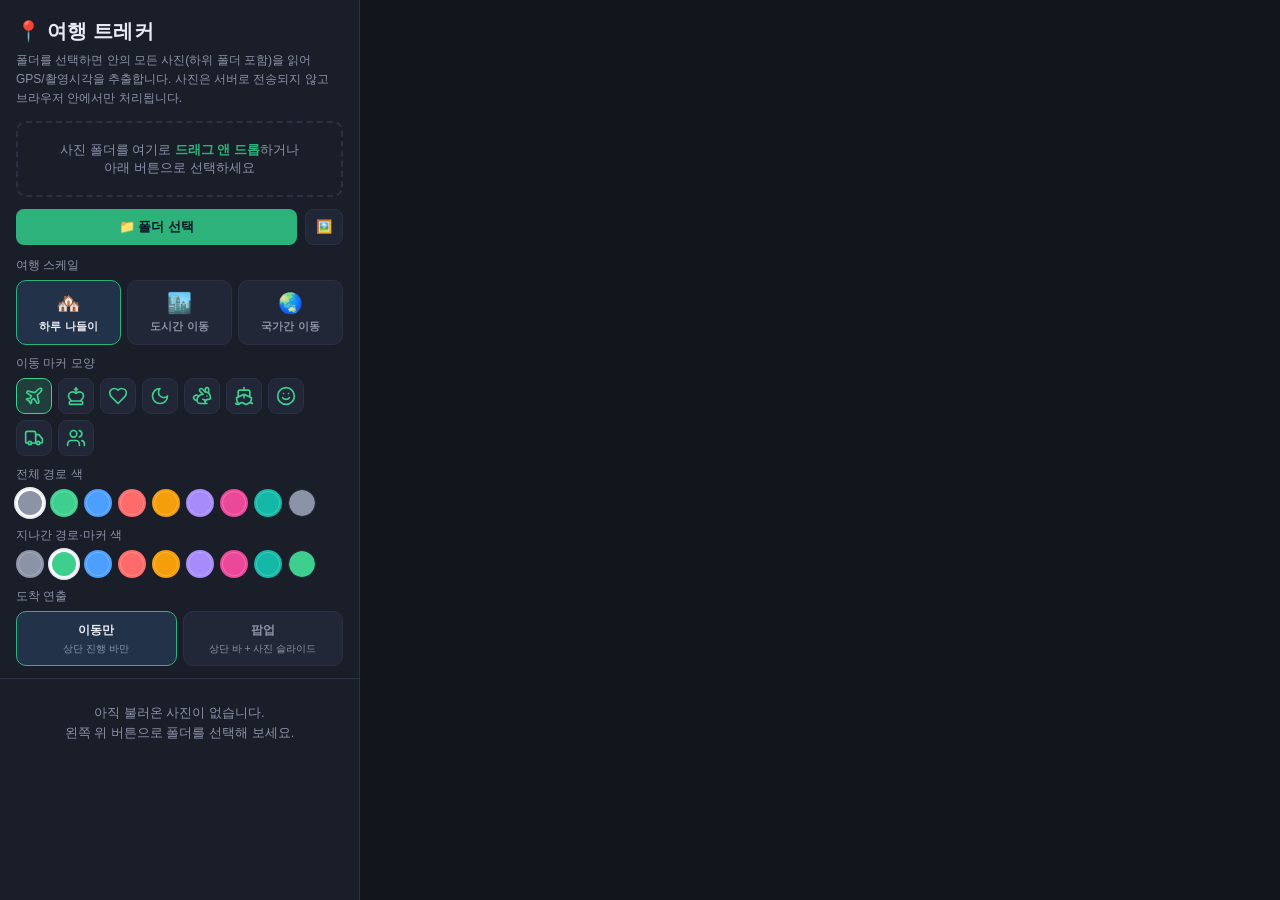
==== focus.html @ b74742d0 "디자인개선" ====
<!DOCTYPE html>
<html lang="ko">
<head>
<meta charset="UTF-8">
<meta name="viewport" content="width=device-width, initial-scale=1.0, viewport-fit=cover">
<title>여행 트레커</title>
<link href="https://unpkg.com/maplibre-gl@4.7.1/dist/maplibre-gl.css" rel="stylesheet">
<script src="https://unpkg.com/maplibre-gl@4.7.1/dist/maplibre-gl.js"></script>
<script src="https://cdn.jsdelivr.net/npm/exifr@7.1.3/dist/full.umd.js"></script>
<link href="https://cdn.jsdelivr.net/gh/orioncactus/pretendard@latest/dist/web/static/pretendard.css" rel="stylesheet">
<link href="style.css" rel="stylesheet">
</head>
<body>
<div id="app">
  <div id="recordStatus" aria-live="polite"></div>
  <div id="sidebar">
    <h1>📍 여행 트레커 <button id="sidebarClose">✕</button></h1>
    <div class="hint">폴더를 선택하면 안의 모든 사진(하위 폴더 포함)을 읽어 GPS/촬영시각을 추출합니다. 사진은 서버로 전송되지 않고 브라우저 안에서만 처리됩니다.</div>
    <div class="ios-hint" id="iosHint">📱 iPhone은 "폴더 선택"이 지원되지 않습니다. 아래 <b>🖼️ 사진 여러 장 선택</b> 버튼으로 갤러리에서 사진을 여러 장 골라주세요.</div>

    <div class="dropzone" id="dropzone">
      사진 폴더를 여기로 <b>드래그 앤 드롭</b>하거나<br>아래 버튼으로 선택하세요
    </div>
    <div class="btnrow">
      <button class="btn-primary" id="btnFolder">📁 폴더 선택</button>
      <button class="btn-icon" id="btnFiles" title="폴더 선택이 안 될 때: 사진 여러 장 직접 선택">🖼️</button>
    </div>

    <div id="progress">
      <span id="progressText">분석 중...</span>
      <div class="bar"><i id="progressBar"></i></div>
    </div>

    <div id="stats" style="display:none;">
      <div class="stat"><div class="n" id="statTotal">0</div><div class="l">전체 사진</div></div>
      <div class="stat"><div class="n" id="statGeo">0</div><div class="l">GPS 있음</div></div>
      <div class="stat"><div class="n" id="statPlaces">0</div><div class="l">장소(클러스터)</div></div>
      <div class="stat"><div class="n" id="statRange" style="font-size:12px;">-</div><div class="l">기간</div></div>
    </div>

    <div id="controls">
      <div class="ctrl-row">
        <span>여행 스케일</span>
      </div>
      <div id="scalePicker" class="scale-picker">
        <button class="scale-btn" data-scale="day"><span class="scale-emoji">🏘️</span><span>하루 나들이</span></button>
        <button class="scale-btn" data-scale="city"><span class="scale-emoji">🏙️</span><span>도시간 이동</span></button>
        <button class="scale-btn" data-scale="country"><span class="scale-emoji">🌏</span><span>국가간 이동</span></button>
      </div>

      <div class="ctrl-row" style="margin-top:10px;">
        <span>이동 마커 모양</span>
      </div>
      <div id="iconPicker" class="icon-picker"></div>

      <div class="ctrl-row" style="margin-top:10px;">
        <span>전체 경로 색</span>
      </div>
      <div id="pathColorPicker" class="color-picker" data-role="path"></div>

      <div class="ctrl-row" style="margin-top:10px;">
        <span>지나간 경로·마커 색</span>
      </div>
      <div id="progressColorPicker" class="color-picker" data-role="progress"></div>

      <div class="ctrl-row arrival-mode-row">
        <span>도착 연출</span>
      </div>
      <div id="arrivalModePicker" class="mode-picker">
        <button type="button" class="mode-btn active" data-mode="move">이동만
          <span class="mode-sub">상단 진행 바만</span>
        </button>
        <button type="button" class="mode-btn" data-mode="popup">팝업
          <span class="mode-sub">상단 바 + 사진 슬라이드</span>
        </button>
      </div>
    </div>

    <div id="empty">
      아직 불러온 사진이 없습니다.<br>왼쪽 위 버튼으로 폴더를 선택해 보세요.
    </div>
    <div id="tripTitleTab" class="trip-title-row" style="display:none;">
      <div style="flex:1;min-width:0;">
        <div class="tt-label">여행 제목</div>
        <div class="tt-name" id="tripTitleLabel">나의 여행</div>
      </div>
      <button type="button" class="tt-edit" id="btnTripTitle" title="여행 제목 바꾸기">✏️</button>
    </div>
    <div id="placelist"></div>
  </div>

  <div id="mapwrap">
    <div id="map"></div>
    <button id="sidebarToggle">☰</button>
    <div id="backdrop"></div>

    <div id="dayTimeline" class="day-timeline" aria-hidden="true"></div>

    <div id="tripIntro" aria-hidden="true">
      <div class="ti-card">
        <div class="ti-title" id="tiTitle">나의 여행</div>
        <div class="ti-days" id="tiDays">DAY TRIP</div>
        <div class="ti-range" id="tiRange">-</div>
      </div>
    </div>

    <div id="spotCard" aria-hidden="true">
      <div class="sc-photo-wrap" id="scPhotoWrap">
        <div class="sc-photo" id="scPhoto"></div>
        <div class="sc-slide-count" id="scSlideCount"></div>
      </div>
    </div>
    <div id="endSummary" aria-hidden="true">
      <div class="es-card">
        <div class="es-row">
          <div><div class="es-n" id="esSpots">0</div><div class="es-l">SPOTS</div></div>
          <div><div class="es-n" id="esPhotos">0</div><div class="es-l">PHOTOS</div></div>
          <div><div class="es-n" id="esDays">DAY TRIP</div><div class="es-l">DAYS</div></div>
          <div><div class="es-n" id="esKm">0</div><div class="es-l">KM</div></div>
        </div>
        <div class="es-note">사진 촬영 위치 간 직선거리 기준</div>
      </div>
    </div>

    <div id="detailpanel">
      <div class="dp-head">
        <div>
          <div class="dp-title-row">
            <div class="dp-title" id="dpTitle">장소</div>
            <button class="dp-edit" id="dpEdit" title="이름 바꾸기">✏️</button>
          </div>
          <div class="dp-sub" id="dpSub"></div>
        </div>
        <div class="dp-head-actions">
          <button class="dp-del" id="dpDel" title="이 장소 삭제">🗑️</button>
          <button class="dp-close" id="dpClose">✕</button>
        </div>
      </div>
      <div class="dp-grid" id="dpGrid"></div>
    </div>

    <button id="btnFitAll" title="내 여행 전체 보기" aria-label="내 여행 전체 보기">⛶</button>

    <div id="timeline">
      <div class="tl-handle" id="tlHandle" title="재생바 접기/펼치기" aria-label="재생바 접기/펼치기"></div>
      <div class="tl-body">
        <button id="btnPlay" title="미리보기로 동선 재생">▶ 미리보기</button>
        <button id="btnRecord" title="동선 재생을 동영상으로 저장">📥 저장</button>
        <div class="tl-mid">
          <input type="range" id="tlRange" min="0" max="1000" value="0">
          <div class="tl-labels">
            <span id="tlNow">-</span>
            <span id="tlPlace">-</span>
            <span id="tlEnd">-</span>
          </div>
        </div>
        <select id="tlSpeed">
          <option value="0.5">0.5×</option>
          <option value="1" selected>1×</option>
          <option value="2">2×</option>
          <option value="4">4×</option>
        </select>
        <button class="btn-icon" id="btnReplay" title="처음으로">⟲</button>
      </div>
    </div>
  </div>
</div>

<div id="lightbox">
  <button class="lb-close" id="lbClose">✕</button>
  <button class="lb-del" id="lbDel" title="이 사진 삭제">🗑️</button>
  <button class="lb-nav lb-prev" id="lbPrev">‹</button>
  <img id="lbImg" src="">
  <div class="lb-info" id="lbInfo"></div>
  <button class="lb-nav lb-next" id="lbNext">›</button>
</div>

<input type="file" id="folderInput" webkitdirectory directory multiple hidden>
<input type="file" id="filesInput" accept="image/*" multiple hidden>

<script>window.APP_MODE='focus';</script>
<script src="app.js"></script>
</body>
</html>
---- style.css ----
:root{
    --bg:#12151c; --panel:#1a1e29; --panel2:#212736; --border:#2a3142;
    --text:#e8ebf3; --sub:#8b93a7; --accent:#2eb27c; --accent-soft:#a8ecd2; --accent2:#ff6b6b;
    --good:#2eb27c; --path:#8b93a7; --progress:#2eb27c;
    --font-body:'Pretendard','Pretendard Variable',-apple-system,BlinkMacSystemFont,"Segoe UI",Roboto,"Malgun Gothic",sans-serif;
    --font-display:'Pretendard','Pretendard Variable',-apple-system,BlinkMacSystemFont,"Segoe UI",Roboto,"Malgun Gothic",sans-serif;
  }
  *{box-sizing:border-box;}
  html,body{margin:0;padding:0;height:100%;background:var(--bg);color:var(--text);
    font-family:var(--font-body);}
  #app{display:flex;height:100vh;height:100dvh;width:100%;overflow:hidden;}

  /* ---------- Sidebar ---------- */
  #sidebar{width:360px;min-width:360px;background:var(--panel);border-right:1px solid var(--border);
    display:flex;flex-direction:column;overflow-y:auto;overflow-x:hidden;-webkit-overflow-scrolling:touch;}
  #sidebar h1{font-family:var(--font-display);font-size:20px;letter-spacing:.2px;margin:0;
    padding:18px 16px 6px;font-weight:600;text-wrap:balance;}
  #sidebar .hint{padding:0 16px 12px;color:var(--sub);font-size:12px;line-height:1.6;}

  .dropzone{margin:0 16px 12px;border:2px dashed var(--border);border-radius:10px;
    padding:18px 12px;text-align:center;font-size:13px;color:var(--sub);cursor:pointer;
    transition:.15s;}
  .dropzone.drag{border-color:var(--accent);background:rgba(77,159,255,.08);color:var(--text);}
  .dropzone b{color:var(--accent);}

  .btnrow{display:flex;gap:8px;padding:0 16px 12px;}
  button{cursor:pointer;border:none;border-radius:8px;font-size:13px;font-weight:600;
    padding:9px 12px;transition:.15s;}
  .btn-primary{background:var(--accent);color:#08131f;flex:1;}
  .btn-primary:hover{filter:brightness(1.1);}
  .btn-ghost{background:var(--panel2);color:var(--text);border:1px solid var(--border);}
  .btn-ghost:hover{border-color:var(--accent);}
  .btn-icon{background:var(--panel2);color:var(--text);border:1px solid var(--border);
    padding:8px 10px;}

  #stats{display:grid;grid-template-columns:1fr 1fr;gap:8px;padding:0 16px 12px;}
  .stat{background:var(--panel2);border:1px solid var(--border);border-radius:8px;padding:8px 10px;}
  .stat .n{font-size:18px;font-weight:700;font-variant-numeric:tabular-nums;}
  .stat .l{font-size:11px;color:var(--sub);text-transform:uppercase;letter-spacing:.4px;}

  #controls{padding:0 16px 12px;border-bottom:1px solid var(--border);}
  .ctrl-row{display:flex;align-items:center;justify-content:space-between;font-size:12px;
    color:var(--sub);margin-bottom:6px;}
  .ctrl-row input[type=range]{width:150px;accent-color:var(--accent);}

  .icon-picker{display:flex;gap:6px;flex-wrap:wrap;}
  .icon-picker .icon-btn{width:36px;height:36px;border-radius:9px;background:var(--panel2);
    border:1px solid var(--border);display:flex;align-items:center;justify-content:center;
    padding:0;color:var(--progress, var(--good));}
  .icon-picker .icon-btn:hover{border-color:var(--progress, var(--accent));}
  .icon-picker .icon-btn.active{border-color:var(--progress, var(--accent));
    background:color-mix(in srgb, var(--progress, var(--accent)) 18%, transparent);}
  .icon-picker .icon-btn svg{width:20px;height:20px;display:block;transition:transform .28s ease;}
  .icon-picker .icon-btn:hover svg{transform:translateY(-2px) scale(1.08);}
  .icon-picker .icon-btn[data-icon="airplane"]:hover svg{animation:pick-fly .7s ease-in-out infinite;}
  .icon-picker .icon-btn[data-icon="heart"]:hover svg{animation:icon-pulse .45s ease infinite;}
  .icon-picker .icon-btn[data-icon="moon"]:hover svg{animation:pick-tilt .8s ease-in-out infinite;}
  .icon-picker .icon-btn[data-icon="rabbit"]:hover svg{animation:pick-hop .5s ease-in-out infinite;}
  .icon-picker .icon-btn[data-icon="ship"]:hover svg{animation:pick-sway .9s ease-in-out infinite;}
  .icon-picker .icon-btn[data-icon="truck"]:hover svg{animation:pick-rumble .4s ease-in-out infinite;}
  .icon-picker .icon-btn[data-icon="smile"]:hover svg{animation:pick-bob .7s ease-in-out infinite;}
  .icon-picker .icon-btn[data-icon="users"]:hover svg{animation:pick-bob .75s ease-in-out infinite;}
  .icon-picker .icon-btn[data-icon="chess-king"]:hover svg{animation:pick-tilt 1s ease-in-out infinite;}
  @keyframes icon-pulse{0%,100%{transform:scale(1)}50%{transform:scale(1.22)}}
  @keyframes pick-fly{0%,100%{transform:translate(0,0) rotate(-10deg) scale(.95)}50%{transform:translate(4px,-5px) rotate(10deg) scale(1.05)}}
  @keyframes pick-tilt{0%,100%{transform:rotate(-18deg)}50%{transform:rotate(18deg)}}
  @keyframes pick-hop{0%,100%{transform:translateY(0)}45%{transform:translateY(-7px)}70%{transform:translateY(-2px)}}
  @keyframes pick-sway{0%,100%{transform:rotate(-8deg) translateY(0)}50%{transform:rotate(8deg) translateY(2px)}}
  @keyframes pick-rumble{0%,100%{transform:translate(0,0)}30%{transform:translate(2px,-1px)}70%{transform:translate(-2px,1px)}}
  @keyframes pick-bob{0%,100%{transform:translateY(0) scale(1)}50%{transform:translateY(-4px) scale(1.06)}}

  .ctrl-row.arrival-mode-row{margin-top:10px;}
  .mode-picker{display:grid;grid-template-columns:1fr 1fr;gap:6px;margin-top:4px;}
  .mode-picker .mode-btn{padding:10px 8px;border-radius:10px;background:var(--panel2);
    border:1px solid var(--border);color:var(--sub);font-size:12px;font-weight:600;text-align:center;}
  .mode-picker .mode-btn:hover{border-color:var(--accent);}
  .mode-picker .mode-btn.active{border-color:var(--accent);background:rgba(77,159,255,.15);color:var(--text);}
  .mode-picker .mode-btn .mode-sub{display:block;font-size:10px;font-weight:500;color:var(--sub);
    margin-top:3px;line-height:1.3;}

  .color-picker{display:flex;gap:6px;flex-wrap:wrap;align-items:center;margin-top:4px;}
  .color-picker .color-btn{width:28px;height:28px;border-radius:50%;border:2px solid transparent;
    padding:0;cursor:pointer;box-shadow:inset 0 0 0 1px rgba(255,255,255,.2);}
  .color-picker .color-btn:hover{filter:brightness(1.08);}
  .color-picker .color-btn.active{border-color:#fff;box-shadow:0 0 0 2px var(--text);}
  .color-picker .color-custom{width:28px;height:28px;padding:0;border:1px solid var(--border);
    border-radius:50%;background:transparent;cursor:pointer;overflow:hidden;}
  .color-picker .color-custom::-webkit-color-swatch-wrapper{padding:0;}
  .color-picker .color-custom::-webkit-color-swatch{border:none;border-radius:50%;}

  .scale-picker{display:grid;grid-template-columns:repeat(3,1fr);gap:6px;}
  .scale-picker .scale-btn{display:flex;flex-direction:column;align-items:center;gap:4px;
    padding:10px 4px;border-radius:10px;background:var(--panel2);border:1px solid var(--border);
    color:var(--sub);font-size:11px;font-weight:600;}
  .scale-picker .scale-emoji{font-size:20px;}
  .scale-picker .scale-btn:hover{border-color:var(--accent);}
  .scale-picker .scale-btn.active{border-color:var(--accent);background:rgba(77,159,255,.15);color:var(--text);}

  #progress{padding:0 16px 12px;font-size:12px;color:var(--sub);display:none;}
  #progress .bar{height:4px;background:var(--panel2);border-radius:2px;overflow:hidden;margin-top:6px;}
  #progress .bar i{display:block;height:100%;width:0%;background:var(--accent);transition:.15s;}

  #placelist{padding:4px 10px 10px;}
  .place{display:flex;gap:10px;align-items:center;padding:8px;border-radius:10px;cursor:pointer;
    border:1px solid transparent;margin-bottom:4px;}
  .place:hover{background:var(--panel2);}
  .place.active{background:rgba(77,159,255,.12);border-color:var(--accent);}
  .place .thumb{width:44px;height:44px;border-radius:8px;background-size:cover;background-position:center;
    background-color:var(--panel2);flex-shrink:0;position:relative;}
  .place .thumb .badge{position:absolute;bottom:-4px;right:-4px;background:var(--accent);color:#08131f;
    font-size:10px;font-weight:700;border-radius:9px;padding:1px 5px;}
  .place .idx{width:20px;font-size:11px;color:var(--sub);text-align:center;flex-shrink:0;}
  .place .meta{min-width:0;flex:1;}
  .place .name{font-size:13px;font-weight:600;white-space:nowrap;overflow:hidden;text-overflow:ellipsis;}
  .place .time{font-size:11px;color:var(--sub);font-variant-numeric:tabular-nums;}
  .place .list-del,.day-header .list-del{flex-shrink:0;width:28px;height:28px;border-radius:8px;
    border:1px solid var(--border);background:var(--panel2);color:var(--sub);font-size:13px;
    display:flex;align-items:center;justify-content:center;padding:0;opacity:.55;}
  .place:hover .list-del,.day-header:hover .list-del,.place .list-del:focus,.day-header .list-del:focus{opacity:1;}
  .place .list-del:hover,.day-header .list-del:hover{color:#fff;background:var(--accent2);border-color:var(--accent2);}

  .day-header{position:sticky;top:0;z-index:1;display:flex;align-items:center;gap:8px;
    padding:10px 8px 6px;background:var(--panel);font-size:11px;color:var(--sub);
    font-variant-numeric:tabular-nums;}
  .day-header .day-tag{font-family:var(--font-display);font-size:13px;font-weight:600;color:var(--text);
    letter-spacing:.2px;}
  .day-header .day-meta{flex:1;min-width:0;}
  .day-header::after{content:"";position:absolute;left:8px;right:8px;bottom:1px;border-bottom:1px solid var(--border);}

  #empty{padding:24px 16px;color:var(--sub);font-size:13px;line-height:1.6;text-align:center;}

  /* ---------- Map area ---------- */
  #mapwrap{flex:1;position:relative;}
  #map{position:absolute;inset:0;}

  #detailpanel{position:absolute;top:calc(12px + env(safe-area-inset-top));
    right:calc(12px + env(safe-area-inset-right));width:300px;max-height:calc(100% - 100px);
    background:rgba(26,30,41,.96);backdrop-filter:blur(6px);border:1px solid var(--border);
    border-radius:20px;overflow:hidden;display:none;flex-direction:column;box-shadow:0 8px 30px rgba(0,0,0,.4);}
  #detailpanel.show{display:flex;}
  #detailpanel .dp-head{padding:12px 14px;border-bottom:1px solid var(--border);display:flex;
    justify-content:space-between;align-items:flex-start;gap:8px;}
  #detailpanel .dp-title-row{display:flex;align-items:center;gap:6px;}
  #detailpanel .dp-title{font-family:var(--font-display);font-size:16px;font-weight:600;}
  #detailpanel .dp-title-input{font-family:var(--font-display);font-size:16px;font-weight:600;
    background:var(--panel2);border:1px solid var(--accent);border-radius:6px;color:var(--text);
    padding:2px 6px;width:170px;}
  #detailpanel .dp-edit,#detailpanel .dp-del{background:none;border:none;color:var(--sub);font-size:12px;padding:2px 4px;
    opacity:.7;}
  #detailpanel .dp-edit:hover,#detailpanel .dp-del:hover{opacity:1;}
  #detailpanel .dp-del:hover{color:var(--accent2);}
  #detailpanel .dp-sub{font-size:11px;color:var(--sub);margin-top:2px;font-variant-numeric:tabular-nums;}
  #detailpanel .dp-close{background:none;border:none;color:var(--sub);font-size:16px;padding:2px 6px;}
  #detailpanel .dp-head-actions{display:flex;align-items:center;gap:2px;flex-shrink:0;}
  #detailpanel .dp-grid{display:grid;grid-template-columns:repeat(3,1fr);gap:6px;padding:10px;
    overflow-y:auto;}
  #detailpanel .dp-grid .ph{aspect-ratio:1;border-radius:8px;background-size:cover;background-position:center;
    background-color:var(--panel2);cursor:pointer;position:relative;}
  #detailpanel .dp-grid .ph.rep::after{content:"대표";position:absolute;top:3px;left:3px;
    background:var(--accent);color:#08131f;font-size:9px;font-weight:700;padding:1px 4px;border-radius:4px;}
  #detailpanel .dp-grid .ph-del{position:absolute;top:3px;right:3px;width:20px;height:20px;
    border-radius:50%;background:rgba(0,0,0,.6);border:none;color:#fff;font-size:11px;line-height:1;
    display:flex;align-items:center;justify-content:center;padding:0;}
  #detailpanel .dp-grid .ph-del:hover{background:var(--accent2);}

  /* photo markers on map
     IMPORTANT: never put CSS `transform` / `transition:transform` on the Marker root.
     MapLibre positions markers via style.transform; animating it makes pins lag the
     WebGL route line + moving dot during camera-follow playback. */
  .photo-marker{width:46px;height:46px;cursor:pointer;z-index:1;}
  .photo-marker:hover{z-index:6;}
  .photo-marker.active{z-index:5;}
  .photo-marker .pin{width:100%;height:100%;border-radius:50%;background-size:cover;
    background-position:center;background-color:var(--panel2);border:3px solid var(--sub);
    box-shadow:0 2px 8px rgba(0,0,0,.5);position:relative;transition:transform .15s, border-color .2s;}
  .photo-marker:hover .pin{transform:scale(1.1);}
  .photo-marker.visited .pin{border-color:var(--progress, var(--good));}
  .photo-marker.active .pin{border-width:4px;border-color:var(--accent);
    box-shadow:0 0 0 4px color-mix(in srgb, var(--accent) 35%, transparent), 0 4px 14px rgba(0,0,0,.35);}
  .photo-marker .count{position:absolute;bottom:-6px;right:-6px;background:var(--path, var(--sub));color:#fff;
    font-size:10px;font-weight:700;border-radius:9px;min-width:18px;text-align:center;padding:1px 4px;
    border:2px solid var(--panel);}
  .photo-marker.visited .count{background:var(--progress, var(--good));color:#08131f;}
  .moving-marker{position:relative;width:0;height:0;}
  .moving-marker .core{position:absolute;left:50%;top:50%;transform:translate(-50%,-50%);
    width:14px;height:14px;border-radius:50%;background:var(--progress, var(--good));
    box-shadow:0 0 0 4px color-mix(in srgb, var(--progress, var(--good)) 30%, transparent),
      0 0 12px color-mix(in srgb, var(--progress, var(--good)) 80%, transparent);border:2px solid #fff;}
  .moving-marker .icon-badge{position:absolute;left:50%;bottom:10px;transform:translateX(-50%);
    width:34px;height:34px;border-radius:50%;background:rgba(18,21,28,.72);
    border:2px solid var(--progress, rgba(255,255,255,.35));box-shadow:0 2px 12px rgba(0,0,0,.55);
    display:flex;align-items:center;justify-content:center;line-height:1;
    pointer-events:none;color:var(--progress, #fff);}
  .moving-marker .icon-badge svg{width:18px;height:18px;display:block;}
  .moving-marker .icon-badge::after{content:"";position:absolute;left:50%;top:100%;
    transform:translateX(-50%);border:5px solid transparent;
    border-top-color:rgba(18,21,28,.72);}
  .moving-marker.playing .icon-badge[data-icon="airplane"]{animation:mm-fly 1.1s ease-in-out infinite;}
  .moving-marker.playing .icon-badge[data-icon="heart"]{animation:mm-pulse .7s ease-in-out infinite;}
  .moving-marker.playing .icon-badge[data-icon="moon"]{animation:mm-tilt 1.6s ease-in-out infinite;}
  .moving-marker.playing .icon-badge[data-icon="rabbit"]{animation:mm-hop .55s ease-in-out infinite;}
  .moving-marker.playing .icon-badge[data-icon="ship"]{animation:mm-sway 1.4s ease-in-out infinite;}
  .moving-marker.playing .icon-badge[data-icon="truck"]{animation:mm-rumble .45s ease-in-out infinite;}
  .moving-marker.playing .icon-badge[data-icon="smile"]{animation:mm-bob 1s ease-in-out infinite;}
  .moving-marker.playing .icon-badge[data-icon="users"]{animation:mm-bob 1.1s ease-in-out infinite;}
  .moving-marker.playing .icon-badge[data-icon="chess-king"]{animation:mm-tilt 1.8s ease-in-out infinite;}
  @keyframes mm-fly{0%,100%{transform:translateX(-50%) translate(0,0) rotate(-8deg)}50%{transform:translateX(-50%) translate(3px,-4px) rotate(8deg)}}
  @keyframes mm-pulse{0%,100%{transform:translateX(-50%) scale(1)}50%{transform:translateX(-50%) scale(1.14)}}
  @keyframes mm-tilt{0%,100%{transform:translateX(-50%) rotate(-12deg)}50%{transform:translateX(-50%) rotate(12deg)}}
  @keyframes mm-hop{0%,100%{transform:translateX(-50%) translateY(0)}40%{transform:translateX(-50%) translateY(-6px)}60%{transform:translateX(-50%) translateY(-2px)}}
  @keyframes mm-sway{0%,100%{transform:translateX(-50%) rotate(-6deg) translateY(0)}50%{transform:translateX(-50%) rotate(6deg) translateY(2px)}}
  @keyframes mm-rumble{0%,100%{transform:translateX(-50%) translate(0,0)}25%{transform:translateX(-50%) translate(1px,-1px)}75%{transform:translateX(-50%) translate(-1px,1px)}}
  @keyframes mm-bob{0%,100%{transform:translateX(-50%) translateY(0)}50%{transform:translateX(-50%) translateY(-3px)}}
  .moving-marker .arrival-bubble{position:absolute;left:50%;bottom:48px;transform:translateX(-50%);
    max-width:200px;padding:6px 10px;border-radius:8px;background:rgba(18,21,28,.88);
    border:1px solid var(--border);color:var(--text);font-size:12px;font-weight:600;
    line-height:1.3;white-space:nowrap;overflow:hidden;text-overflow:ellipsis;
    pointer-events:none;box-shadow:0 4px 14px rgba(0,0,0,.35);
    opacity:0;animation:arrivalBubbleIn .35s ease forwards;}
  .moving-marker .arrival-bubble::after{content:"";position:absolute;left:50%;top:100%;
    transform:translateX(-50%);border:6px solid transparent;
    border-top-color:rgba(18,21,28,.88);}
  @keyframes arrivalBubbleIn{from{opacity:0;margin-bottom:-6px;}to{opacity:1;margin-bottom:0;}}

  .photo-marker .pin.pop-in{animation:pinPop .55s cubic-bezier(.45,0,.2,1) forwards;}
  @keyframes pinPop{0%{transform:scale(.7)}60%{transform:scale(1.05)}100%{transform:scale(1)}}

  /* DAY timeline — one day per card, places as a dot-and-line progress track that fills
     left-to-right as playback advances. Swapped (with a fade-in) whenever the day changes. */
  .day-timeline{position:absolute;left:calc(12px + env(safe-area-inset-left));
    right:calc(12px + env(safe-area-inset-right));top:calc(10px + env(safe-area-inset-top));
    z-index:12;pointer-events:none;}
  .day-timeline[aria-hidden="true"]{display:none;}

  .dt-card{background:rgba(255,255,255,.96);border-radius:16px;
    padding:9px 16px 7px;box-shadow:0 8px 22px rgba(0,0,0,.18);
    opacity:0;transform:translateY(-6px);transition:opacity .3s ease, transform .3s ease;}
  .dt-card.show{opacity:1;transform:translateY(0);}

  .dt-header{display:flex;align-items:baseline;justify-content:center;gap:8px;margin-bottom:6px;}
  .dt-header .dt-day{font-size:12.5px;font-weight:800;color:var(--accent);letter-spacing:.02em;}
  .dt-header .dt-date{font-size:10.5px;color:#9aa0a8;font-variant-numeric:tabular-nums;}

  .dt-track{position:relative;display:flex;align-items:flex-start;
    overflow-x:auto;-webkit-overflow-scrolling:touch;scrollbar-width:none;}
  .dt-track::-webkit-scrollbar{display:none;}

  .dt-stop{flex:0 0 auto;min-width:48px;max-width:64px;display:flex;flex-direction:column;
    align-items:center;text-align:center;}
  .dt-dot-wrap{height:15px;display:flex;align-items:center;justify-content:center;}
  .dt-dot{width:8px;height:8px;border-radius:50%;background:#fff;border:2px solid #d5d8dc;
    transition:all .2s ease;}
  .dt-stop-name{margin-top:3px;font-size:10px;color:#b8bcc2;font-weight:500;white-space:nowrap;
    overflow:hidden;text-overflow:ellipsis;max-width:100%;}
  .dt-stop-status{margin-top:1px;font-size:8px;color:#c7cad0;font-weight:600;}

  .dt-stop.done .dt-dot{background:var(--accent);border-color:var(--accent);}
  .dt-stop.done .dt-stop-name{color:#1a1a1a;font-weight:700;}
  .dt-stop.done .dt-stop-status{color:var(--accent);}

  .dt-stop.current{max-width:none;}
  .dt-stop.current .dt-dot{width:12px;height:12px;background:var(--accent);border:2px solid var(--accent);}
  .dt-stop.current .dt-stop-name{color:var(--accent);font-weight:800;font-size:10.5px;
    white-space:nowrap;overflow:visible;text-overflow:clip;max-width:none;}
  .dt-stop.current .dt-stop-status{color:var(--accent);font-weight:700;}

  .dt-connector{flex:1 1 20px;min-width:16px;height:15px;position:relative;}
  .dt-connector::before{content:"";position:absolute;left:0;right:0;top:50%;
    transform:translateY(-50%);height:2px;border-radius:1px;background:#e3e5e8;}
  .dt-connector-fill{position:absolute;left:0;top:50%;transform:translateY(-50%);
    height:2px;border-radius:1px;width:0%;background:var(--accent);transition:width .15s linear;}

  #tripIntro{position:absolute;inset:0;z-index:14;display:flex;align-items:center;justify-content:center;
    padding:24px;pointer-events:none;opacity:0;visibility:hidden;
    background:rgba(0,0,0,.35);transition:opacity .32s ease, visibility .32s;}
  #tripIntro.show{opacity:1;visibility:visible;}
  #tripIntro .ti-card{width:min(340px,90%);background:rgba(255,255,255,.95);color:#1a1a1a;
    border-radius:20px;padding:22px 20px;box-shadow:0 12px 36px rgba(0,0,0,.28);text-align:center;
    transform:translateY(10px) scale(.97);transition:transform .32s cubic-bezier(.45,0,.2,1);}
  #tripIntro.show .ti-card{transform:translateY(0) scale(1);}
  #tripIntro .ti-title{font-family:var(--font-display);font-size:22px;font-weight:700;line-height:1.3;}
  #tripIntro .ti-days{margin-top:10px;font-size:14px;font-weight:700;letter-spacing:.04em;color:#5a6b5e;}
  #tripIntro .ti-range{margin-top:6px;font-size:12px;color:#667085;}

  .trip-title-row{display:flex;align-items:center;gap:8px;padding:10px 16px;margin-bottom:6px;
    background:var(--panel2);border-top:1px solid var(--border);border-bottom:1px solid var(--border);}
  .trip-title-row .tt-label{font-size:11px;color:var(--sub);text-transform:uppercase;letter-spacing:.4px;}
  .trip-title-row .tt-name{flex:1;min-width:0;font-family:var(--font-display);font-size:15px;font-weight:600;
    color:var(--text);white-space:nowrap;overflow:hidden;text-overflow:ellipsis;}
  .trip-title-row .tt-edit{flex-shrink:0;background:none;border:none;color:var(--sub);font-size:14px;padding:4px 6px;
    cursor:pointer;border-radius:6px;}
  .trip-title-row .tt-edit:hover{color:var(--text);background:var(--panel2);}

  #spotCard{position:absolute;left:50%;bottom:calc(100px + env(safe-area-inset-bottom));
    transform:translateX(-50%) translateY(16px) scale(.97);z-index:11;min-width:200px;max-width:min(320px,88vw);
    padding:10px;border-radius:20px;background:rgba(255,255,255,.94);color:#1a1a1a;
    box-shadow:0 8px 28px rgba(0,0,0,.22);pointer-events:none;opacity:0;visibility:hidden;
    transition:opacity .32s ease, transform .32s cubic-bezier(.45,0,.2,1), visibility .32s, bottom .28s ease;}
  #spotCard.show{opacity:1;visibility:visible;transform:translateX(-50%) translateY(0) scale(1);}
  #spotCard .sc-photo-wrap{display:block;margin-top:0;}
  #spotCard .sc-photo{width:100%;aspect-ratio:4/3;max-height:150px;border-radius:10px;background-size:cover;
    background-position:center;background-color:#e8ebe9;transition:opacity .22s ease;}
  #spotCard .sc-photo.swap{opacity:0;}
  #spotCard .sc-slide-count{margin-top:6px;font-size:11px;color:#667085;text-align:right;
    font-variant-numeric:tabular-nums;}
  #mapwrap:has(#timeline.is-compact) #spotCard{
    bottom:calc(56px + env(safe-area-inset-bottom));}
  #mapwrap:has(#timeline.is-compact) #endSummary{
    padding-bottom:calc(64px + env(safe-area-inset-bottom));}

  #endSummary{position:absolute;inset:0;z-index:13;display:flex;align-items:flex-end;justify-content:center;
    padding:24px;padding-bottom:calc(110px + env(safe-area-inset-bottom));pointer-events:none;
    opacity:0;visibility:hidden;transition:opacity .45s ease, visibility .45s;
    background:linear-gradient(transparent 40%, rgba(0,0,0,.35));}
  #endSummary.show{opacity:1;visibility:visible;}
  #endSummary .es-card{width:min(420px,94%);background:rgba(255,255,255,.95);color:#1a1a1a;
    border-radius:20px;padding:16px 18px;box-shadow:0 10px 32px rgba(0,0,0,.25);
    pointer-events:auto;cursor:pointer;touch-action:none;}
  #endSummary .es-card::before{content:"";display:block;width:36px;height:4px;border-radius:2px;
    background:rgba(0,0,0,.15);margin:0 auto 12px;}
  #endSummary .es-row{display:grid;grid-template-columns:repeat(4,1fr);gap:8px;text-align:center;}
  #endSummary .es-n{font-size:18px;font-weight:700;font-variant-numeric:tabular-nums;}
  #endSummary .es-l{font-size:10px;color:#667085;letter-spacing:.04em;margin-top:2px;}
  #endSummary .es-note{margin-top:10px;font-size:11px;color:#667085;text-align:center;line-height:1.4;}

  /* fit-all control (replaces geolocation) */
  #btnFitAll{position:absolute;right:calc(12px + env(safe-area-inset-right));
    bottom:calc(88px + env(safe-area-inset-bottom));z-index:5;width:42px;height:42px;
    border-radius:10px;background:rgba(26,30,41,.96);border:1px solid var(--border);color:var(--text);
    font-size:18px;box-shadow:0 4px 14px rgba(0,0,0,.4);display:none;align-items:center;
    justify-content:center;padding:0;}
  #btnFitAll.show{display:flex;}
  #btnFitAll:hover{border-color:var(--accent);}

  /* timeline */
  #timeline{position:absolute;left:calc(12px + env(safe-area-inset-left));
    right:calc(12px + env(safe-area-inset-right));bottom:calc(12px + env(safe-area-inset-bottom));
    background:var(--panel);
    backdrop-filter:blur(6px);border:1px solid var(--border);border-radius:12px;
    display:none;flex-direction:column;box-shadow:0 10px 28px rgba(0,0,0,.4);
    max-height:200px;overflow:hidden;
    transition:max-height .3s cubic-bezier(.4,0,.2,1);}
  #timeline.show{display:flex;}
  #timeline .tl-handle{width:36px;height:4px;border-radius:2px;background:rgba(255,255,255,.2);
    margin:8px auto 6px;flex-shrink:0;cursor:pointer;touch-action:none;}
  #timeline .tl-handle:hover{background:rgba(255,255,255,.35);}
  #timeline .tl-body{display:flex;align-items:center;gap:10px;padding:0 16px 10px 8px;
    transition:padding .25s ease, gap .25s ease;}
  #timeline button{width:34px;height:34px;border-radius:50%;background:var(--panel2);color:var(--text);
    border:1px solid var(--border);
    font-size:14px;flex-shrink:0;display:flex;align-items:center;justify-content:center;padding:0;}
  #timeline #btnPlay,#timeline #btnRecord{width:auto;min-width:44px;height:44px;padding:0 16px;
    border-radius:999px;font-size:13px;font-weight:700;gap:6px;}
  #timeline #btnPlay{background:var(--accent);color:#08131f;border:none;
    box-shadow:0 4px 14px color-mix(in srgb, var(--accent) 45%, transparent);}
  #timeline #btnPlay:hover{filter:brightness(1.08);}
  #timeline #btnRecord:hover,#timeline #btnReplay:hover{border-color:var(--accent);}
  #timeline #btnRecord:disabled,#timeline #btnPlay:disabled{opacity:.7;cursor:wait;}
  #timeline .tl-mid{flex:1;display:flex;flex-direction:column;gap:2px;min-width:0;}
  #timeline input[type=range]{width:100%;accent-color:var(--accent);}
  #timeline .tl-labels{display:flex;justify-content:space-between;font-size:11px;color:var(--sub);
    font-variant-numeric:tabular-nums;}
  #timeline select{background:var(--panel2);color:var(--text);border:1px solid var(--border);
    border-radius:999px;font-size:11px;font-weight:700;padding:6px 10px;flex-shrink:0;}
  #timeline.is-compact{border-radius:10px;}
  #timeline.is-compact .tl-body{padding:6px 8px;gap:8px;}
  #timeline.is-compact #btnRecord,
  #timeline.is-compact #tlSpeed,
  #timeline.is-compact #btnReplay,
  #timeline.is-compact .tl-labels{display:none;}
  #timeline.is-compact #btnPlay{width:38px;height:38px;min-width:38px;padding:0;font-size:15px;}
  #timeline.is-compact .tl-mid{gap:0;}
  #timeline.collapsed{max-height:18px;}
  #mapwrap:has(#timeline.is-compact) #btnFitAll{bottom:calc(52px + env(safe-area-inset-bottom));}

  /* Recording: hide chrome inside mapwrap (DOM capture = WYSIWYG) */
  #mapwrap.is-recording #timeline,
  #mapwrap.is-recording #btnFitAll,
  #mapwrap.is-recording #sidebarToggle,
  #mapwrap.is-recording #detailpanel,
  #mapwrap.is-recording #backdrop,
  #mapwrap.is-recording .maplibregl-ctrl{display:none !important;}
  #mapwrap.is-recording #spotCard{
    bottom:calc(24px + env(safe-area-inset-bottom));}
  #mapwrap.is-recording #endSummary{
    padding-bottom:calc(32px + env(safe-area-inset-bottom));}

  /* Progress badge outside #mapwrap so it is not in the captured video */
  #recordStatus{position:fixed;top:calc(14px + env(safe-area-inset-top));
    left:calc(16px + env(safe-area-inset-left));z-index:200;display:none;pointer-events:none;
    background:rgba(200,40,40,.92);color:#fff;font-size:12px;font-weight:700;
    padding:8px 14px;border-radius:999px;box-shadow:0 4px 14px rgba(0,0,0,.35);
    font-variant-numeric:tabular-nums;max-width:328px;
    text-align:center;}
  #recordStatus.show{display:block;}
  @media (max-width: 820px){
    #recordStatus{left:50%;transform:translateX(-50%);max-width:min(90vw,420px);}
  }

  @media (max-width: 820px){
    #btnFitAll{bottom:calc(118px + env(safe-area-inset-bottom));}
  }

  #lightbox{position:fixed;inset:0;background:rgba(0,0,0,.9);z-index:999;display:none;
    align-items:center;justify-content:center;flex-direction:column;gap:10px;}
  #lightbox.show{display:flex;}
  #lightbox img{max-width:88vw;max-height:78vh;border-radius:8px;}
  #lightbox .lb-info{color:var(--sub);font-size:13px;}
  #lightbox .lb-close{position:absolute;top:calc(18px + env(safe-area-inset-top));
    right:calc(22px + env(safe-area-inset-right));background:none;color:#fff;font-size:26px;}
  #lightbox .lb-del{position:absolute;top:calc(18px + env(safe-area-inset-top));
    right:calc(66px + env(safe-area-inset-right));background:none;border:none;color:#fff;
    font-size:20px;padding:2px 6px;}
  #lightbox .lb-nav{position:absolute;top:50%;transform:translateY(-50%);background:rgba(255,255,255,.1);
    color:#fff;font-size:20px;width:44px;height:44px;border-radius:50%;}
  #lightbox .lb-prev{left:calc(18px + env(safe-area-inset-left));}
  #lightbox .lb-next{right:calc(18px + env(safe-area-inset-right));}

  /* Unified rounded control card (zoom/compass/dark-mode/attribution) */
  .maplibregl-ctrl-top-right{display:flex;flex-direction:column;align-items:flex-end;gap:8px;}
  .maplibregl-ctrl-group{background:var(--panel) !important;border:1px solid var(--border) !important;
    border-radius:16px !important;box-shadow:0 8px 24px rgba(0,0,0,.3) !important;overflow:hidden;}
  .maplibregl-ctrl-group button{background:transparent !important;}
  .maplibregl-ctrl-group button+button{border-top:1px solid var(--border) !important;}
  .maplibregl-ctrl-group button:hover{background:var(--panel2) !important;}
  .maplibregl-ctrl-icon{filter:invert(88%) sepia(6%) saturate(300%) hue-rotate(180deg);}
  .maplibregl-ctrl-attrib{background:var(--panel) !important;border-radius:16px !important;
    font-size:10px;color:var(--sub) !important;}
  .maplibregl-ctrl-attrib a{color:var(--sub) !important;}
  .theme-toggle-ctrl button{font-size:15px;display:flex;align-items:center;justify-content:center;
    line-height:1;color:var(--accent);}

  /* ---------- Mobile ---------- */
  #sidebarToggle{display:none;position:absolute;top:calc(12px + env(safe-area-inset-top));
    left:calc(12px + env(safe-area-inset-left));z-index:25;width:42px;height:42px;
    border-radius:10px;background:var(--panel);border:1px solid var(--border);color:var(--text);
    font-size:18px;box-shadow:0 4px 14px rgba(0,0,0,.4);align-items:center;justify-content:center;padding:0;}
  #sidebarClose{display:none;background:none;color:var(--sub);font-size:18px;padding:4px 8px;}
  #backdrop{display:none;position:absolute;inset:0;background:rgba(0,0,0,.45);z-index:14;}
  #backdrop.show{display:block;}
  .ios-hint{display:none;margin:0 16px 12px;padding:8px 10px;background:rgba(255,193,7,.1);
    border:1px solid rgba(255,193,7,.35);border-radius:8px;font-size:11px;color:#ffd066;line-height:1.5;}

  @media (max-width: 820px){
    #sidebarToggle{display:flex;}
    #sidebar{position:absolute;top:0;left:0;bottom:0;z-index:15;width:86vw;max-width:340px;
      transform:translateX(-100%);transition:transform .25s ease;box-shadow:0 0 30px rgba(0,0,0,.5);
      padding-top:env(safe-area-inset-top);padding-bottom:env(safe-area-inset-bottom);
      padding-left:env(safe-area-inset-left);}
    #sidebar.open{transform:translateX(0);}
    #sidebar h1{display:flex;justify-content:space-between;align-items:center;padding-left:56px;}
    #sidebarClose{display:block;}
    #detailpanel{left:calc(12px + env(safe-area-inset-left));right:calc(12px + env(safe-area-inset-right));
      width:auto;top:auto;bottom:calc(88px + env(safe-area-inset-bottom));max-height:38vh;}
    #timeline{flex-wrap:wrap;padding:8px 10px;}
    #timeline .tl-mid{order:3;flex-basis:100%;}
    #timeline.is-compact{flex-wrap:nowrap;padding:6px 10px;}
    #timeline.is-compact .tl-mid{order:0;flex-basis:auto;}
    #lightbox .lb-nav{width:38px;height:38px;font-size:18px;}
  }
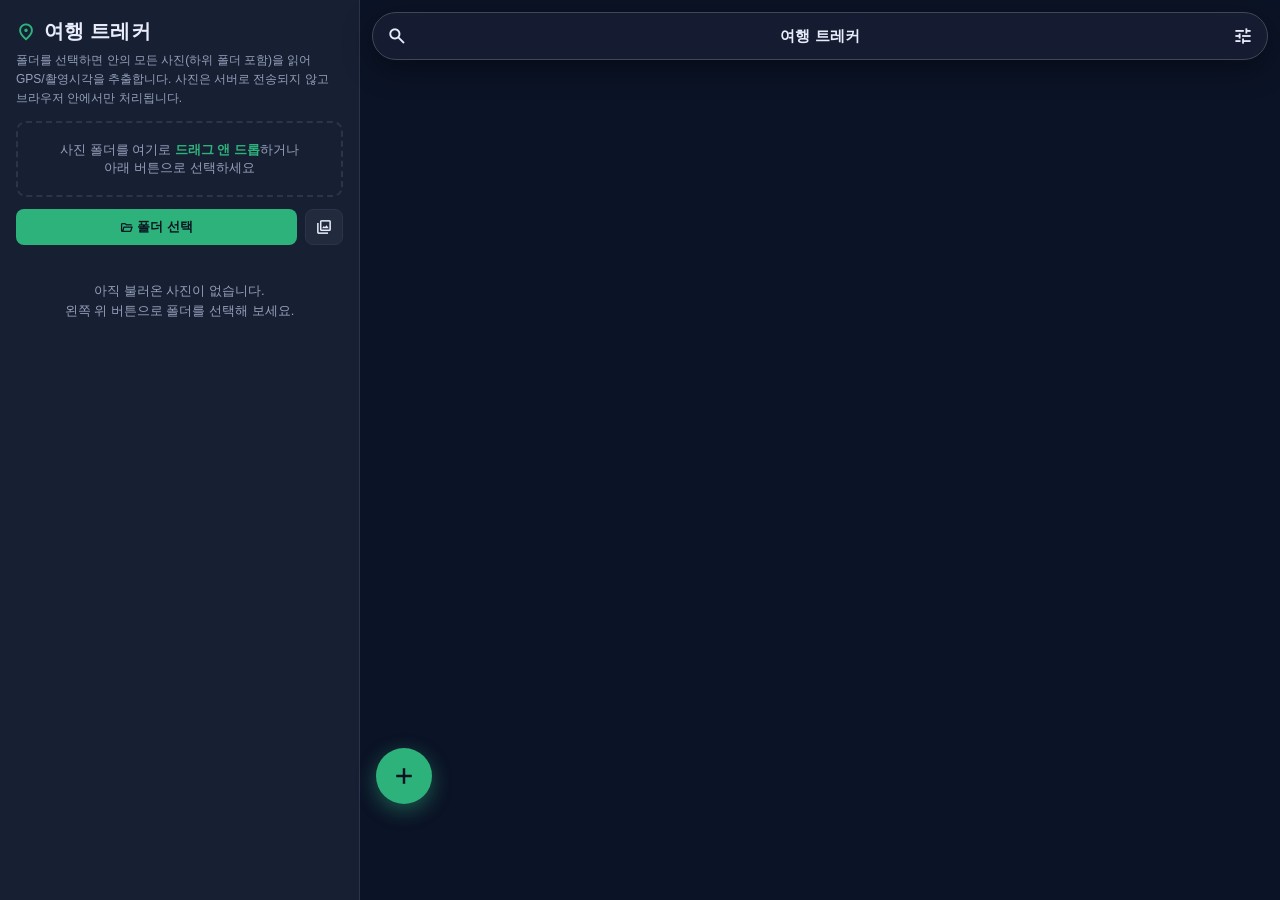
==== commit 23925124: "css: ghkausdkdp rotjs" ====
--- a/focus.html
+++ b/focus.html
@@ -8,13 +8,14 @@
 <script src="https://unpkg.com/maplibre-gl@4.7.1/dist/maplibre-gl.js"></script>
 <script src="https://cdn.jsdelivr.net/npm/exifr@7.1.3/dist/full.umd.js"></script>
 <link href="https://cdn.jsdelivr.net/gh/orioncactus/pretendard@latest/dist/web/static/pretendard.css" rel="stylesheet">
+<link href="https://fonts.googleapis.com/css2?family=Material+Symbols+Outlined:opsz,wght,FILL,GRAD@20..48,300..500,0..1,-25..0&display=swap" rel="stylesheet">
 <link href="style.css" rel="stylesheet">
 </head>
 <body>
 <div id="app">
   <div id="recordStatus" aria-live="polite"></div>
   <div id="sidebar">
-    <h1>📍 여행 트레커 <button id="sidebarClose">✕</button></h1>
+    <h1><span class="material-symbols-outlined">location_on</span> 여행 트레커 <button id="sidebarClose" class="material-symbols-outlined">close</button></h1>
     <div class="hint">폴더를 선택하면 안의 모든 사진(하위 폴더 포함)을 읽어 GPS/촬영시각을 추출합니다. 사진은 서버로 전송되지 않고 브라우저 안에서만 처리됩니다.</div>
     <div class="ios-hint" id="iosHint">📱 iPhone은 "폴더 선택"이 지원되지 않습니다. 아래 <b>🖼️ 사진 여러 장 선택</b> 버튼으로 갤러리에서 사진을 여러 장 골라주세요.</div>
 
@@ -22,8 +23,8 @@
       사진 폴더를 여기로 <b>드래그 앤 드롭</b>하거나<br>아래 버튼으로 선택하세요
     </div>
     <div class="btnrow">
-      <button class="btn-primary" id="btnFolder">📁 폴더 선택</button>
-      <button class="btn-icon" id="btnFiles" title="폴더 선택이 안 될 때: 사진 여러 장 직접 선택">🖼️</button>
+      <button class="btn-primary" id="btnFolder"><span class="material-symbols-outlined">folder_open</span> 폴더 선택</button>
+      <button class="btn-icon material-symbols-outlined" id="btnFiles" title="폴더 선택이 안 될 때: 사진 여러 장 직접 선택">photo_library</button>
     </div>
 
     <div id="progress">
@@ -38,34 +39,140 @@
       <div class="stat"><div class="n" id="statRange" style="font-size:12px;">-</div><div class="l">기간</div></div>
     </div>
 
-    <div id="controls">
-      <div class="ctrl-row">
-        <span>여행 스케일</span>
-      </div>
+    <div id="empty">
+      아직 불러온 사진이 없습니다.<br>왼쪽 위 버튼으로 폴더를 선택해 보세요.
+    </div>
+    <div id="tripTitleTab" class="trip-title-row" style="display:none;">
+      <div style="flex:1;min-width:0;">
+        <div class="tt-label">여행 제목</div>
+        <div class="tt-name" id="tripTitleLabel">나의 여행</div>
+      </div>
+      <button type="button" class="tt-edit material-symbols-outlined" id="btnTripTitle" title="여행 제목 바꾸기">edit</button>
+    </div>
+    <div id="placelist"></div>
+  </div>
+
+  <div id="mapwrap">
+    <div id="map"></div>
+    <button id="sidebarToggle" class="material-symbols-outlined">menu</button>
+    <div id="backdrop"></div>
+
+    <div id="appbar" class="glass-panel">
+      <button id="btnSearch" class="material-symbols-outlined" title="장소 검색">search</button>
+      <div id="appbarSearchWrap">
+        <input type="text" id="appbarSearchInput" placeholder="장소 검색…" autocomplete="off">
+      </div>
+      <h1 id="appbarTitle">여행 트레커</h1>
+      <button id="btnSettings" class="material-symbols-outlined" title="설정">tune</button>
+    </div>
+
+    <button id="navPrev" class="icon-btn-float" title="이전 장소" disabled><span class="material-symbols-outlined">chevron_left</span></button>
+    <button id="navNext" class="icon-btn-float" title="다음 장소" disabled><span class="material-symbols-outlined">chevron_right</span></button>
+
+    <button id="btnUploadFab" class="material-symbols-outlined" title="사진 폴더 추가">add</button>
+
+    <div id="dayTimeline" class="day-timeline" aria-hidden="true"></div>
+
+    <div id="tripIntro" aria-hidden="true">
+      <div class="ti-card">
+        <div class="ti-title" id="tiTitle">나의 여행</div>
+        <div class="ti-days" id="tiDays">DAY TRIP</div>
+        <div class="ti-range" id="tiRange">-</div>
+      </div>
+    </div>
+
+    <div id="spotCard" aria-hidden="true">
+      <div class="sc-photo-wrap" id="scPhotoWrap">
+        <div class="sc-photo" id="scPhoto"></div>
+        <div class="sc-slide-count" id="scSlideCount"></div>
+      </div>
+    </div>
+    <div id="endSummary" aria-hidden="true">
+      <div class="es-card">
+        <div class="es-row">
+          <div><div class="es-n" id="esSpots">0</div><div class="es-l">SPOTS</div></div>
+          <div><div class="es-n" id="esPhotos">0</div><div class="es-l">PHOTOS</div></div>
+          <div><div class="es-n" id="esDays">DAY TRIP</div><div class="es-l">DAYS</div></div>
+          <div><div class="es-n" id="esKm">0</div><div class="es-l">KM</div></div>
+        </div>
+        <div class="es-note">사진 촬영 위치 간 직선거리 기준</div>
+      </div>
+    </div>
+
+    <div id="detailpanel">
+      <div class="dp-head">
+        <div>
+          <div class="dp-title-row">
+            <span class="dp-day-badge chip" id="dpDayBadge">DAY 1</span>
+            <div class="dp-title" id="dpTitle">장소</div>
+            <button class="dp-edit material-symbols-outlined" id="dpEdit" title="이름 바꾸기">edit</button>
+          </div>
+          <div class="dp-sub" id="dpSub"></div>
+        </div>
+        <div class="dp-head-actions">
+          <button class="dp-del material-symbols-outlined" id="dpDel" title="이 장소 삭제">delete</button>
+          <button class="dp-close material-symbols-outlined" id="dpClose">close</button>
+        </div>
+      </div>
+      <div class="dp-grid" id="dpGrid"></div>
+    </div>
+
+
+    <div id="timeline">
+      <button type="button" class="tl-handle" id="tlHandle" title="재생바 접기/펼치기" aria-label="재생바 접기/펼치기"></button>
+      <div class="tl-body">
+        <button id="btnPlay" title="미리보기로 동선 재생"><span class="material-symbols-outlined tl-play-icon"></span><span class="tl-btn-label">미리보기</span></button>
+        <button id="btnRecord" title="동선 재생을 동영상으로 저장"><span class="material-symbols-outlined">download</span> 저장</button>
+        <div class="tl-mid">
+          <input type="range" id="tlRange" min="0" max="1000" value="0">
+          <div class="tl-labels">
+            <span id="tlNow">-</span>
+            <span id="tlPlace">-</span>
+            <span id="tlEnd">-</span>
+          </div>
+        </div>
+        <select id="tlSpeed">
+          <option value="0.5">0.5×</option>
+          <option value="1" selected>1×</option>
+          <option value="2">2×</option>
+          <option value="4">4×</option>
+        </select>
+        <button class="btn-icon material-symbols-outlined" id="btnReplay" title="처음으로">replay</button>
+      </div>
+    </div>
+  </div>
+</div>
+
+<div id="settingsOverlay" aria-hidden="true">
+  <div class="settings-head glass-panel">
+    <h2><span class="material-symbols-outlined">tune</span> 설정</h2>
+    <button id="settingsClose" class="material-symbols-outlined" title="닫기">close</button>
+  </div>
+  <div class="settings-body">
+    <section class="settings-card">
+      <h3>여행 스케일</h3>
       <div id="scalePicker" class="scale-picker">
-        <button class="scale-btn" data-scale="day"><span class="scale-emoji">🏘️</span><span>하루 나들이</span></button>
-        <button class="scale-btn" data-scale="city"><span class="scale-emoji">🏙️</span><span>도시간 이동</span></button>
-        <button class="scale-btn" data-scale="country"><span class="scale-emoji">🌏</span><span>국가간 이동</span></button>
-      </div>
-
-      <div class="ctrl-row" style="margin-top:10px;">
-        <span>이동 마커 모양</span>
-      </div>
+        <button class="scale-btn" data-scale="day"><span class="material-symbols-outlined">holiday_village</span><span>하루 나들이</span></button>
+        <button class="scale-btn" data-scale="city"><span class="material-symbols-outlined">location_city</span><span>도시간 이동</span></button>
+        <button class="scale-btn" data-scale="country"><span class="material-symbols-outlined">public</span><span>국가간 이동</span></button>
+      </div>
+    </section>
+
+    <section class="settings-card">
+      <h3>이동 마커 모양</h3>
       <div id="iconPicker" class="icon-picker"></div>
-
-      <div class="ctrl-row" style="margin-top:10px;">
-        <span>전체 경로 색</span>
-      </div>
+    </section>
+
+    <section class="settings-card">
+      <h3>테마 색상</h3>
+      <div class="ctrl-row"><span>전체 경로 색</span></div>
       <div id="pathColorPicker" class="color-picker" data-role="path"></div>
-
-      <div class="ctrl-row" style="margin-top:10px;">
-        <span>지나간 경로·마커 색</span>
-      </div>
+      <div class="ctrl-row" style="margin-top:10px;"><span>지나간 경로·마커 색</span></div>
       <div id="progressColorPicker" class="color-picker" data-role="progress"></div>
-
-      <div class="ctrl-row arrival-mode-row">
-        <span>도착 연출</span>
-      </div>
+    </section>
+
+    <section class="settings-card">
+      <h3>도착 연출</h3>
       <div id="arrivalModePicker" class="mode-picker">
         <button type="button" class="mode-btn active" data-mode="move">이동만
           <span class="mode-sub">상단 진행 바만</span>
@@ -74,105 +181,29 @@
           <span class="mode-sub">상단 바 + 사진 슬라이드</span>
         </button>
       </div>
-    </div>
-
-    <div id="empty">
-      아직 불러온 사진이 없습니다.<br>왼쪽 위 버튼으로 폴더를 선택해 보세요.
-    </div>
-    <div id="tripTitleTab" class="trip-title-row" style="display:none;">
-      <div style="flex:1;min-width:0;">
-        <div class="tt-label">여행 제목</div>
-        <div class="tt-name" id="tripTitleLabel">나의 여행</div>
-      </div>
-      <button type="button" class="tt-edit" id="btnTripTitle" title="여행 제목 바꾸기">✏️</button>
-    </div>
-    <div id="placelist"></div>
-  </div>
-
-  <div id="mapwrap">
-    <div id="map"></div>
-    <button id="sidebarToggle">☰</button>
-    <div id="backdrop"></div>
-
-    <div id="dayTimeline" class="day-timeline" aria-hidden="true"></div>
-
-    <div id="tripIntro" aria-hidden="true">
-      <div class="ti-card">
-        <div class="ti-title" id="tiTitle">나의 여행</div>
-        <div class="ti-days" id="tiDays">DAY TRIP</div>
-        <div class="ti-range" id="tiRange">-</div>
-      </div>
-    </div>
-
-    <div id="spotCard" aria-hidden="true">
-      <div class="sc-photo-wrap" id="scPhotoWrap">
-        <div class="sc-photo" id="scPhoto"></div>
-        <div class="sc-slide-count" id="scSlideCount"></div>
-      </div>
-    </div>
-    <div id="endSummary" aria-hidden="true">
-      <div class="es-card">
-        <div class="es-row">
-          <div><div class="es-n" id="esSpots">0</div><div class="es-l">SPOTS</div></div>
-          <div><div class="es-n" id="esPhotos">0</div><div class="es-l">PHOTOS</div></div>
-          <div><div class="es-n" id="esDays">DAY TRIP</div><div class="es-l">DAYS</div></div>
-          <div><div class="es-n" id="esKm">0</div><div class="es-l">KM</div></div>
-        </div>
-        <div class="es-note">사진 촬영 위치 간 직선거리 기준</div>
-      </div>
-    </div>
-
-    <div id="detailpanel">
-      <div class="dp-head">
-        <div>
-          <div class="dp-title-row">
-            <div class="dp-title" id="dpTitle">장소</div>
-            <button class="dp-edit" id="dpEdit" title="이름 바꾸기">✏️</button>
-          </div>
-          <div class="dp-sub" id="dpSub"></div>
-        </div>
-        <div class="dp-head-actions">
-          <button class="dp-del" id="dpDel" title="이 장소 삭제">🗑️</button>
-          <button class="dp-close" id="dpClose">✕</button>
-        </div>
-      </div>
-      <div class="dp-grid" id="dpGrid"></div>
-    </div>
-
-    <button id="btnFitAll" title="내 여행 전체 보기" aria-label="내 여행 전체 보기">⛶</button>
-
-    <div id="timeline">
-      <div class="tl-handle" id="tlHandle" title="재생바 접기/펼치기" aria-label="재생바 접기/펼치기"></div>
-      <div class="tl-body">
-        <button id="btnPlay" title="미리보기로 동선 재생">▶ 미리보기</button>
-        <button id="btnRecord" title="동선 재생을 동영상으로 저장">📥 저장</button>
-        <div class="tl-mid">
-          <input type="range" id="tlRange" min="0" max="1000" value="0">
-          <div class="tl-labels">
-            <span id="tlNow">-</span>
-            <span id="tlPlace">-</span>
-            <span id="tlEnd">-</span>
-          </div>
-        </div>
-        <select id="tlSpeed">
-          <option value="0.5">0.5×</option>
-          <option value="1" selected>1×</option>
-          <option value="2">2×</option>
-          <option value="4">4×</option>
-        </select>
-        <button class="btn-icon" id="btnReplay" title="처음으로">⟲</button>
-      </div>
-    </div>
+    </section>
+
+    <section class="settings-card">
+      <h3>지도 모드</h3>
+      <div class="mode-picker">
+        <a href="focus.html" class="mode-btn map-mode-link" data-target="focus">포커스 지도
+          <span class="mode-sub">카메라가 따라 이동</span>
+        </a>
+        <a href="overview.html" class="mode-btn map-mode-link" data-target="overview">전체지도
+          <span class="mode-sub">전체 고정, 위치만 이동</span>
+        </a>
+      </div>
+    </section>
   </div>
 </div>
 
 <div id="lightbox">
-  <button class="lb-close" id="lbClose">✕</button>
-  <button class="lb-del" id="lbDel" title="이 사진 삭제">🗑️</button>
-  <button class="lb-nav lb-prev" id="lbPrev">‹</button>
+  <button class="lb-close material-symbols-outlined" id="lbClose">close</button>
+  <button class="lb-del material-symbols-outlined" id="lbDel" title="이 사진 삭제">delete</button>
+  <button class="lb-nav lb-prev material-symbols-outlined" id="lbPrev">chevron_left</button>
   <img id="lbImg" src="">
   <div class="lb-info" id="lbInfo"></div>
-  <button class="lb-nav lb-next" id="lbNext">›</button>
+  <button class="lb-nav lb-next material-symbols-outlined" id="lbNext">chevron_right</button>
 </div>
 
 <input type="file" id="folderInput" webkitdirectory directory multiple hidden>
--- a/style.css
+++ b/style.css
@@ -1,11 +1,17 @@
   :root{
-    --bg:#12151c; --panel:#1a1e29; --panel2:#212736; --border:#2a3142;
-    --text:#e8ebf3; --sub:#8b93a7; --accent:#2eb27c; --accent-soft:#a8ecd2; --accent2:#ff6b6b;
+    /* M3-inspired dark neutral surfaces — deliberately kept separate from --path/--progress,
+       which are the user's own customizable "point color" picks (setThemeColor in app.js)
+       and must never be overwritten by a fixed design-system color. */
+    --bg:#0b1326; --panel:#171f33; --panel2:#222a3d; --border:#2d3449; --outline:#424754;
+    --text:#e8ecfb; --sub:#94a0ba; --accent:#2eb27c; --accent-soft:#a8ecd2; --accent2:#ff6b6b;
     --good:#2eb27c; --path:#8b93a7; --progress:#2eb27c;
+    --surface-highest:#2a3346;
     --font-body:'Pretendard','Pretendard Variable',-apple-system,BlinkMacSystemFont,"Segoe UI",Roboto,"Malgun Gothic",sans-serif;
     --font-display:'Pretendard','Pretendard Variable',-apple-system,BlinkMacSystemFont,"Segoe UI",Roboto,"Malgun Gothic",sans-serif;
   }
   *{box-sizing:border-box;}
+  .material-symbols-outlined{font-variation-settings:'FILL' 0,'wght' 500,'GRAD' 0,'opsz' 24;
+    font-size:inherit;line-height:1;vertical-align:middle;user-select:none;}
   html,body{margin:0;padding:0;height:100%;background:var(--bg);color:var(--text);
     font-family:var(--font-body);}
   #app{display:flex;height:100vh;height:100dvh;width:100%;overflow:hidden;}
@@ -14,7 +20,10 @@
   #sidebar{width:360px;min-width:360px;background:var(--panel);border-right:1px solid var(--border);
     display:flex;flex-direction:column;overflow-y:auto;overflow-x:hidden;-webkit-overflow-scrolling:touch;}
   #sidebar h1{font-family:var(--font-display);font-size:20px;letter-spacing:.2px;margin:0;
-    padding:18px 16px 6px;font-weight:600;text-wrap:balance;}
+    padding:18px 16px 6px;font-weight:600;text-wrap:balance;
+    display:flex;align-items:center;gap:8px;}
+  #sidebar h1 > .material-symbols-outlined:first-child{color:var(--accent);font-size:20px;}
+  #sidebar h1 #sidebarClose{margin-left:auto;}
   #sidebar .hint{padding:0 16px 12px;color:var(--sub);font-size:12px;line-height:1.6;}
 
   .dropzone{margin:0 16px 12px;border:2px dashed var(--border);border-radius:10px;
@@ -38,7 +47,6 @@
   .stat .n{font-size:18px;font-weight:700;font-variant-numeric:tabular-nums;}
   .stat .l{font-size:11px;color:var(--sub);text-transform:uppercase;letter-spacing:.4px;}
 
-  #controls{padding:0 16px 12px;border-bottom:1px solid var(--border);}
   .ctrl-row{display:flex;align-items:center;justify-content:space-between;font-size:12px;
     color:var(--sub);margin-bottom:6px;}
   .ctrl-row input[type=range]{width:150px;accent-color:var(--accent);}
@@ -92,7 +100,7 @@
   .scale-picker .scale-btn{display:flex;flex-direction:column;align-items:center;gap:4px;
     padding:10px 4px;border-radius:10px;background:var(--panel2);border:1px solid var(--border);
     color:var(--sub);font-size:11px;font-weight:600;}
-  .scale-picker .scale-emoji{font-size:20px;}
+  .scale-picker .scale-btn .material-symbols-outlined{font-size:20px;color:var(--progress, var(--good));}
   .scale-picker .scale-btn:hover{border-color:var(--accent);}
   .scale-picker .scale-btn.active{border-color:var(--accent);background:rgba(77,159,255,.15);color:var(--text);}
 
@@ -133,33 +141,85 @@
   #mapwrap{flex:1;position:relative;}
   #map{position:absolute;inset:0;}
 
+  /* Top app bar: search, trip title, settings gear */
+  #appbar{position:absolute;top:calc(12px + env(safe-area-inset-top));
+    left:calc(12px + env(safe-area-inset-left));right:calc(12px + env(safe-area-inset-right));
+    height:48px;border-radius:24px;z-index:20;display:flex;align-items:center;gap:4px;padding:0 6px;}
+  #appbar button{width:36px;height:36px;border-radius:50%;flex-shrink:0;padding:0;
+    background:none;color:var(--text);font-size:20px;display:flex;align-items:center;justify-content:center;}
+  #appbar button:hover{background:var(--panel2);}
+  #appbarTitle{flex:1;min-width:0;margin:0;text-align:center;font-family:var(--font-display);
+    font-size:15px;font-weight:700;white-space:nowrap;overflow:hidden;text-overflow:ellipsis;
+    color:var(--text);}
+  #appbarSearchWrap{display:none;flex:1;min-width:0;}
+  #appbarSearchWrap input{width:100%;background:var(--panel2);border:1px solid var(--border);
+    border-radius:999px;color:var(--text);font-size:13px;padding:8px 14px;font-family:var(--font-body);}
+  #appbar.searching #appbarSearchWrap{display:block;}
+  #appbar.searching #appbarTitle{display:none;}
+
+  /* Prev/next location floating buttons — only meaningful once a place is selected */
+  #navPrev,#navNext{position:absolute;top:50%;transform:translateY(-50%);z-index:18;display:none;}
+  #navPrev{left:calc(12px + env(safe-area-inset-left));}
+  #navNext{right:calc(12px + env(safe-area-inset-right));}
+  #mapwrap:has(#detailpanel.show) #navPrev,
+  #mapwrap:has(#detailpanel.show) #navNext{display:flex;}
+
+  /* Upload FAB */
+  #btnUploadFab{position:absolute;left:calc(16px + env(safe-area-inset-left));
+    bottom:calc(96px + env(safe-area-inset-bottom));width:56px;height:56px;border-radius:50%;
+    z-index:18;padding:0;font-size:26px;display:flex;align-items:center;justify-content:center;
+    background:var(--accent);color:#08131f;border:none;
+    box-shadow:0 6px 20px color-mix(in srgb, var(--accent) 45%, transparent);}
+  #btnUploadFab:hover{filter:brightness(1.08);}
+
+  /* Settings overlay */
+  #settingsOverlay{position:fixed;inset:0;z-index:60;background:rgba(6,10,20,.6);
+    display:none;flex-direction:column;backdrop-filter:blur(4px);}
+  #settingsOverlay.show{display:flex;}
+  #settingsOverlay .settings-head{flex-shrink:0;margin:calc(12px + env(safe-area-inset-top)) 16px 0;
+    border-radius:20px;padding:14px 18px;display:flex;align-items:center;justify-content:space-between;}
+  #settingsOverlay .settings-head h2{margin:0;font-family:var(--font-display);font-size:17px;
+    font-weight:700;display:flex;align-items:center;gap:8px;color:var(--text);}
+  #settingsOverlay .settings-head h2 .material-symbols-outlined{color:var(--accent);}
+  #settingsOverlay #settingsClose{background:none;color:var(--sub);font-size:20px;padding:4px;}
+  #settingsOverlay .settings-body{flex:1;overflow-y:auto;padding:16px;padding-bottom:calc(32px + env(safe-area-inset-bottom));
+    display:flex;flex-direction:column;gap:12px;max-width:520px;width:100%;margin:0 auto;}
+  .settings-card{background:var(--panel);border:1px solid var(--border);border-radius:18px;padding:16px;}
+  .settings-card h3{margin:0 0 10px;font-family:var(--font-display);font-size:13px;font-weight:700;color:var(--text);}
+  .settings-card .ctrl-row{border:none;}
+  .mode-picker .map-mode-link{text-decoration:none;display:block;}
+
   #detailpanel{position:absolute;top:calc(12px + env(safe-area-inset-top));
     right:calc(12px + env(safe-area-inset-right));width:300px;max-height:calc(100% - 100px);
-    background:rgba(26,30,41,.96);backdrop-filter:blur(6px);border:1px solid var(--border);
-    border-radius:20px;overflow:hidden;display:none;flex-direction:column;box-shadow:0 8px 30px rgba(0,0,0,.4);}
+    background:color-mix(in srgb, var(--panel) 92%, transparent);
+    backdrop-filter:blur(14px);-webkit-backdrop-filter:blur(14px);border:1px solid var(--outline);
+    border-radius:20px;overflow:hidden;display:none;flex-direction:column;box-shadow:0 8px 30px rgba(0,0,0,.4);
+    z-index:15;}
   #detailpanel.show{display:flex;}
   #detailpanel .dp-head{padding:12px 14px;border-bottom:1px solid var(--border);display:flex;
     justify-content:space-between;align-items:flex-start;gap:8px;}
-  #detailpanel .dp-title-row{display:flex;align-items:center;gap:6px;}
+  #detailpanel .dp-title-row{display:flex;align-items:center;gap:6px;flex-wrap:wrap;}
+  #detailpanel .dp-day-badge{font-size:9px;padding:3px 9px;order:-1;flex-basis:100%;width:fit-content;}
   #detailpanel .dp-title{font-family:var(--font-display);font-size:16px;font-weight:600;}
   #detailpanel .dp-title-input{font-family:var(--font-display);font-size:16px;font-weight:600;
     background:var(--panel2);border:1px solid var(--accent);border-radius:6px;color:var(--text);
     padding:2px 6px;width:170px;}
-  #detailpanel .dp-edit,#detailpanel .dp-del{background:none;border:none;color:var(--sub);font-size:12px;padding:2px 4px;
+  #detailpanel .dp-edit,#detailpanel .dp-del{background:none;border:none;color:var(--sub);font-size:15px;padding:2px 4px;
     opacity:.7;}
   #detailpanel .dp-edit:hover,#detailpanel .dp-del:hover{opacity:1;}
   #detailpanel .dp-del:hover{color:var(--accent2);}
   #detailpanel .dp-sub{font-size:11px;color:var(--sub);margin-top:2px;font-variant-numeric:tabular-nums;}
-  #detailpanel .dp-close{background:none;border:none;color:var(--sub);font-size:16px;padding:2px 6px;}
+  #detailpanel .dp-close{background:none;border:none;color:var(--sub);font-size:18px;padding:2px 6px;}
   #detailpanel .dp-head-actions{display:flex;align-items:center;gap:2px;flex-shrink:0;}
-  #detailpanel .dp-grid{display:grid;grid-template-columns:repeat(3,1fr);gap:6px;padding:10px;
-    overflow-y:auto;}
-  #detailpanel .dp-grid .ph{aspect-ratio:1;border-radius:8px;background-size:cover;background-position:center;
+  #detailpanel .dp-grid{display:grid;grid-template-columns:repeat(2,1fr);gap:8px;padding:10px;
+    overflow-y:auto;grid-auto-rows:1fr;}
+  #detailpanel .dp-grid .ph{aspect-ratio:1;border-radius:12px;background-size:cover;background-position:center;
     background-color:var(--panel2);cursor:pointer;position:relative;}
-  #detailpanel .dp-grid .ph.rep::after{content:"대표";position:absolute;top:3px;left:3px;
-    background:var(--accent);color:#08131f;font-size:9px;font-weight:700;padding:1px 4px;border-radius:4px;}
-  #detailpanel .dp-grid .ph-del{position:absolute;top:3px;right:3px;width:20px;height:20px;
-    border-radius:50%;background:rgba(0,0,0,.6);border:none;color:#fff;font-size:11px;line-height:1;
+  #detailpanel .dp-grid .ph.rep{grid-row:span 2;aspect-ratio:auto;}
+  #detailpanel .dp-grid .ph.rep::after{content:"대표";position:absolute;top:6px;left:6px;
+    background:var(--accent);color:#08131f;font-size:9px;font-weight:700;padding:2px 6px;border-radius:6px;}
+  #detailpanel .dp-grid .ph-del{position:absolute;top:6px;right:6px;width:22px;height:22px;
+    border-radius:50%;background:rgba(0,0,0,.6);border:none;color:#fff;font-size:13px;line-height:1;
     display:flex;align-items:center;justify-content:center;padding:0;}
   #detailpanel .dp-grid .ph-del:hover{background:var(--accent2);}
 
@@ -238,37 +298,34 @@
   .dt-card.show{opacity:1;transform:translateY(0);}
 
   .dt-header{display:flex;align-items:baseline;justify-content:center;gap:8px;margin-bottom:6px;}
-  .dt-header .dt-day{font-size:12.5px;font-weight:800;color:var(--accent);letter-spacing:.02em;}
+  .dt-header .dt-day{font-size:12.5px;font-weight:800;color:var(--progress, var(--good));letter-spacing:.02em;}
   .dt-header .dt-date{font-size:10.5px;color:#9aa0a8;font-variant-numeric:tabular-nums;}
 
-  .dt-track{position:relative;display:flex;align-items:flex-start;
+  .dt-track{position:relative;display:flex;align-items:flex-start;justify-content:center;
     overflow-x:auto;-webkit-overflow-scrolling:touch;scrollbar-width:none;}
   .dt-track::-webkit-scrollbar{display:none;}
 
   .dt-stop{flex:0 0 auto;min-width:48px;max-width:64px;display:flex;flex-direction:column;
     align-items:center;text-align:center;}
   .dt-dot-wrap{height:15px;display:flex;align-items:center;justify-content:center;}
-  .dt-dot{width:8px;height:8px;border-radius:50%;background:#fff;border:2px solid #d5d8dc;
+  .dt-dot{width:8px;height:8px;border-radius:50%;background:#fff;border:2px solid var(--path, var(--sub));
     transition:all .2s ease;}
-  .dt-stop-name{margin-top:3px;font-size:10px;color:#b8bcc2;font-weight:500;white-space:nowrap;
+  .dt-stop-name{margin-top:3px;font-size:10px;color:var(--path, var(--sub));font-weight:500;white-space:nowrap;
     overflow:hidden;text-overflow:ellipsis;max-width:100%;}
-  .dt-stop-status{margin-top:1px;font-size:8px;color:#c7cad0;font-weight:600;}
-
-  .dt-stop.done .dt-dot{background:var(--accent);border-color:var(--accent);}
+
+  .dt-stop.done .dt-dot{background:var(--progress, var(--good));border-color:var(--progress, var(--good));}
   .dt-stop.done .dt-stop-name{color:#1a1a1a;font-weight:700;}
-  .dt-stop.done .dt-stop-status{color:var(--accent);}
 
   .dt-stop.current{max-width:none;}
-  .dt-stop.current .dt-dot{width:12px;height:12px;background:var(--accent);border:2px solid var(--accent);}
-  .dt-stop.current .dt-stop-name{color:var(--accent);font-weight:800;font-size:10.5px;
+  .dt-stop.current .dt-dot{width:12px;height:12px;background:var(--progress, var(--good));border:2px solid var(--progress, var(--good));}
+  .dt-stop.current .dt-stop-name{color:var(--progress, var(--good));font-weight:800;font-size:10.5px;
     white-space:nowrap;overflow:visible;text-overflow:clip;max-width:none;}
-  .dt-stop.current .dt-stop-status{color:var(--accent);font-weight:700;}
 
   .dt-connector{flex:1 1 20px;min-width:16px;height:15px;position:relative;}
   .dt-connector::before{content:"";position:absolute;left:0;right:0;top:50%;
-    transform:translateY(-50%);height:2px;border-radius:1px;background:#e3e5e8;}
+    transform:translateY(-50%);height:2px;border-radius:1px;background:color-mix(in srgb, var(--path, var(--sub)) 35%, transparent);}
   .dt-connector-fill{position:absolute;left:0;top:50%;transform:translateY(-50%);
-    height:2px;border-radius:1px;width:0%;background:var(--accent);transition:width .15s linear;}
+    height:2px;border-radius:1px;width:0%;background:var(--progress, var(--good));transition:width .15s linear;}
 
   #tripIntro{position:absolute;inset:0;z-index:14;display:flex;align-items:center;justify-content:center;
     padding:24px;pointer-events:none;opacity:0;visibility:hidden;
@@ -323,36 +380,38 @@
   #endSummary .es-l{font-size:10px;color:#667085;letter-spacing:.04em;margin-top:2px;}
   #endSummary .es-note{margin-top:10px;font-size:11px;color:#667085;text-align:center;line-height:1.4;}
 
-  /* fit-all control (replaces geolocation) */
-  #btnFitAll{position:absolute;right:calc(12px + env(safe-area-inset-right));
-    bottom:calc(88px + env(safe-area-inset-bottom));z-index:5;width:42px;height:42px;
-    border-radius:10px;background:rgba(26,30,41,.96);border:1px solid var(--border);color:var(--text);
-    font-size:18px;box-shadow:0 4px 14px rgba(0,0,0,.4);display:none;align-items:center;
-    justify-content:center;padding:0;}
-  #btnFitAll.show{display:flex;}
-  #btnFitAll:hover{border-color:var(--accent);}
-
   /* timeline */
   #timeline{position:absolute;left:calc(12px + env(safe-area-inset-left));
     right:calc(12px + env(safe-area-inset-right));bottom:calc(12px + env(safe-area-inset-bottom));
-    background:var(--panel);
-    backdrop-filter:blur(6px);border:1px solid var(--border);border-radius:12px;
+    background:color-mix(in srgb, var(--panel) 90%, transparent);
+    backdrop-filter:blur(14px);-webkit-backdrop-filter:blur(14px);border:1px solid var(--outline);border-radius:20px;
     display:none;flex-direction:column;box-shadow:0 10px 28px rgba(0,0,0,.4);
-    max-height:200px;overflow:hidden;
+    max-height:200px;overflow:hidden;z-index:7;
     transition:max-height .3s cubic-bezier(.4,0,.2,1);}
   #timeline.show{display:flex;}
-  #timeline .tl-handle{width:36px;height:4px;border-radius:2px;background:rgba(255,255,255,.2);
-    margin:8px auto 6px;flex-shrink:0;cursor:pointer;touch-action:none;}
-  #timeline .tl-handle:hover{background:rgba(255,255,255,.35);}
+  #timeline .tl-handle{width:100%;height:24px;margin:0;border-radius:0;background:transparent;
+    border:none;padding:0;flex-shrink:0;cursor:pointer;touch-action:none;
+    display:flex;align-items:center;justify-content:center;}
+  #timeline .tl-handle::before{content:"keyboard_arrow_down";font-family:'Material Symbols Outlined';
+    display:flex;align-items:center;justify-content:center;
+    width:36px;height:17px;border-radius:9px;background:var(--panel2);border:1px solid var(--border);
+    color:var(--text);font-size:15px;line-height:1;}
+  #timeline .tl-handle:hover::before{border-color:var(--accent);color:var(--accent);}
+  #timeline.collapsed .tl-handle::before{content:"keyboard_arrow_up";}
   #timeline .tl-body{display:flex;align-items:center;gap:10px;padding:0 16px 10px 8px;
     transition:padding .25s ease, gap .25s ease;}
   #timeline button{width:34px;height:34px;border-radius:50%;background:var(--panel2);color:var(--text);
-    border:1px solid var(--border);
+    border:1px solid var(--border);overflow:hidden;white-space:nowrap;
     font-size:14px;flex-shrink:0;display:flex;align-items:center;justify-content:center;padding:0;}
   #timeline #btnPlay,#timeline #btnRecord{width:auto;min-width:44px;height:44px;padding:0 16px;
     border-radius:999px;font-size:13px;font-weight:700;gap:6px;}
   #timeline #btnPlay{background:var(--accent);color:#08131f;border:none;
     box-shadow:0 4px 14px color-mix(in srgb, var(--accent) 45%, transparent);}
+  #btnPlay .tl-play-icon{font-size:18px;}
+  #btnPlay .tl-play-icon::before{content:"play_arrow";}
+  #timeline.is-compact #btnPlay .tl-play-icon::before{content:"pause";}
+  #timeline.is-compact #btnPlay .tl-play-icon{font-size:22px;}
+  #timeline.is-compact #btnPlay .tl-btn-label{display:none;}
   #timeline #btnPlay:hover{filter:brightness(1.08);}
   #timeline #btnRecord:hover,#timeline #btnReplay:hover{border-color:var(--accent);}
   #timeline #btnRecord:disabled,#timeline #btnPlay:disabled{opacity:.7;cursor:wait;}
@@ -362,23 +421,31 @@
     font-variant-numeric:tabular-nums;}
   #timeline select{background:var(--panel2);color:var(--text);border:1px solid var(--border);
     border-radius:999px;font-size:11px;font-weight:700;padding:6px 10px;flex-shrink:0;}
-  #timeline.is-compact{border-radius:10px;}
-  #timeline.is-compact .tl-body{padding:6px 8px;gap:8px;}
+  /* Playing: collapse the card down to a single floating circular play/pause button —
+     no bar chrome behind it, centered in the same bottom-anchored strip the card uses. */
+  #timeline.is-compact{background:transparent;border:none;box-shadow:none;
+    border-radius:999px;pointer-events:none;}
+  #timeline.is-compact .tl-handle{display:none;}
+  #timeline.is-compact .tl-body{padding:0;gap:0;justify-content:center;pointer-events:none;}
   #timeline.is-compact #btnRecord,
   #timeline.is-compact #tlSpeed,
   #timeline.is-compact #btnReplay,
-  #timeline.is-compact .tl-labels{display:none;}
-  #timeline.is-compact #btnPlay{width:38px;height:38px;min-width:38px;padding:0;font-size:15px;}
-  #timeline.is-compact .tl-mid{gap:0;}
-  #timeline.collapsed{max-height:18px;}
-  #mapwrap:has(#timeline.is-compact) #btnFitAll{bottom:calc(52px + env(safe-area-inset-bottom));}
+  #timeline.is-compact .tl-labels,
+  #timeline.is-compact .tl-mid{display:none;}
+  #timeline.is-compact #btnPlay{width:56px;height:56px;min-width:56px;padding:0;font-size:20px;
+    pointer-events:auto;
+    box-shadow:0 6px 20px rgba(0,0,0,.45), 0 4px 14px color-mix(in srgb, var(--accent) 45%, transparent);}
+  #timeline.collapsed{max-height:26px;}
 
   /* Recording: hide chrome inside mapwrap (DOM capture = WYSIWYG) */
   #mapwrap.is-recording #timeline,
-  #mapwrap.is-recording #btnFitAll,
   #mapwrap.is-recording #sidebarToggle,
   #mapwrap.is-recording #detailpanel,
   #mapwrap.is-recording #backdrop,
+  #mapwrap.is-recording #appbar,
+  #mapwrap.is-recording #navPrev,
+  #mapwrap.is-recording #navNext,
+  #mapwrap.is-recording #btnUploadFab,
   #mapwrap.is-recording .maplibregl-ctrl{display:none !important;}
   #mapwrap.is-recording #spotCard{
     bottom:calc(24px + env(safe-area-inset-bottom));}
@@ -397,9 +464,6 @@
     #recordStatus{left:50%;transform:translateX(-50%);max-width:min(90vw,420px);}
   }
 
-  @media (max-width: 820px){
-    #btnFitAll{bottom:calc(118px + env(safe-area-inset-bottom));}
-  }
 
   #lightbox{position:fixed;inset:0;background:rgba(0,0,0,.9);z-index:999;display:none;
     align-items:center;justify-content:center;flex-direction:column;gap:10px;}
@@ -416,8 +480,10 @@
   #lightbox .lb-prev{left:calc(18px + env(safe-area-inset-left));}
   #lightbox .lb-next{right:calc(18px + env(safe-area-inset-right));}
 
-  /* Unified rounded control card (zoom/compass/dark-mode/attribution) */
-  .maplibregl-ctrl-top-right{display:flex;flex-direction:column;align-items:flex-end;gap:8px;}
+  /* Unified rounded control card (zoom/compass/dark-mode/attribution) — pushed down so it
+     clears the floating #appbar, which now occupies the top-right corner it used to sit in. */
+  .maplibregl-ctrl-top-right{display:flex;flex-direction:column;align-items:flex-end;gap:8px;
+    top:calc(68px + env(safe-area-inset-top)) !important;}
   .maplibregl-ctrl-group{background:var(--panel) !important;border:1px solid var(--border) !important;
     border-radius:16px !important;box-shadow:0 8px 24px rgba(0,0,0,.3) !important;overflow:hidden;}
   .maplibregl-ctrl-group button{background:transparent !important;}
@@ -427,7 +493,9 @@
   .maplibregl-ctrl-attrib{background:var(--panel) !important;border-radius:16px !important;
     font-size:10px;color:var(--sub) !important;}
   .maplibregl-ctrl-attrib a{color:var(--sub) !important;}
-  .theme-toggle-ctrl button{font-size:15px;display:flex;align-items:center;justify-content:center;
+  /* sit just above the playback bar instead of the default bottom corner */
+  .maplibregl-ctrl-bottom-right{bottom:calc(94px + env(safe-area-inset-bottom)) !important;}
+  .theme-toggle-ctrl button{font-size:19px;display:flex;align-items:center;justify-content:center;
     line-height:1;color:var(--accent);}
 
   /* ---------- Mobile ---------- */
@@ -452,9 +520,40 @@
     #sidebarClose{display:block;}
     #detailpanel{left:calc(12px + env(safe-area-inset-left));right:calc(12px + env(safe-area-inset-right));
       width:auto;top:auto;bottom:calc(88px + env(safe-area-inset-bottom));max-height:38vh;}
-    #timeline{flex-wrap:wrap;padding:8px 10px;}
+    /* Bug: this used to be set on #timeline (the outer column wrapper, which never has
+       more than 2 items) instead of .tl-body (the actual button+scrubber row) — so on
+       phones the row never wrapped, .tl-mid's flex-basis:100% below had nothing to wrap
+       into, and the whole row shrank/overflowed instead (buttons squeezed to near 0px). */
+    #timeline .tl-body{flex-wrap:wrap;padding:8px 10px;}
     #timeline .tl-mid{order:3;flex-basis:100%;}
-    #timeline.is-compact{flex-wrap:nowrap;padding:6px 10px;}
-    #timeline.is-compact .tl-mid{order:0;flex-basis:auto;}
     #lightbox .lb-nav{width:38px;height:38px;font-size:18px;}
+    /* leave room for the 42px hamburger button so the appbar doesn't sit under it */
+    #appbar{left:calc(66px + env(safe-area-inset-left));}
+    #btnUploadFab{bottom:calc(190px + env(safe-area-inset-bottom));}
   }
+
+  /* ---------- Shared M3-style utility components ---------- */
+  .glass-panel{background:color-mix(in srgb, var(--panel) 90%, transparent);
+    backdrop-filter:blur(14px);-webkit-backdrop-filter:blur(14px);
+    border:1px solid var(--outline);box-shadow:0 8px 30px rgba(0,0,0,.4);}
+
+  .chip{display:inline-flex;align-items:center;gap:4px;padding:6px 14px;border-radius:999px;
+    background:var(--panel2);border:1px solid var(--border);color:var(--sub);
+    font-size:11px;font-weight:700;white-space:nowrap;}
+  .chip.active{background:var(--progress, var(--accent));border-color:transparent;color:#08131f;}
+  .chip-group{display:flex;gap:6px;overflow-x:auto;scrollbar-width:none;}
+  .chip-group::-webkit-scrollbar{display:none;}
+
+  .icon-btn-float{width:44px;height:44px;border-radius:14px;flex-shrink:0;padding:0;
+    display:flex;align-items:center;justify-content:center;color:var(--text);
+    background:color-mix(in srgb, var(--panel) 90%, transparent);
+    backdrop-filter:blur(14px);-webkit-backdrop-filter:blur(14px);
+    border:1px solid var(--outline);box-shadow:0 4px 16px rgba(0,0,0,.35);}
+  .icon-btn-float:hover{border-color:var(--progress, var(--accent));}
+  .icon-btn-float:disabled{opacity:.4;pointer-events:none;}
+
+  .stat-tile{display:flex;flex-direction:column;align-items:center;gap:2px;padding:10px 6px;
+    background:var(--panel2);border:1px solid var(--border);border-radius:14px;text-align:center;}
+  .stat-tile .st-icon{font-size:18px;color:var(--progress, var(--accent));}
+  .stat-tile .st-n{font-size:18px;font-weight:800;font-variant-numeric:tabular-nums;letter-spacing:-.02em;}
+  .stat-tile .st-l{font-size:10px;color:var(--sub);letter-spacing:.05em;text-transform:uppercase;}
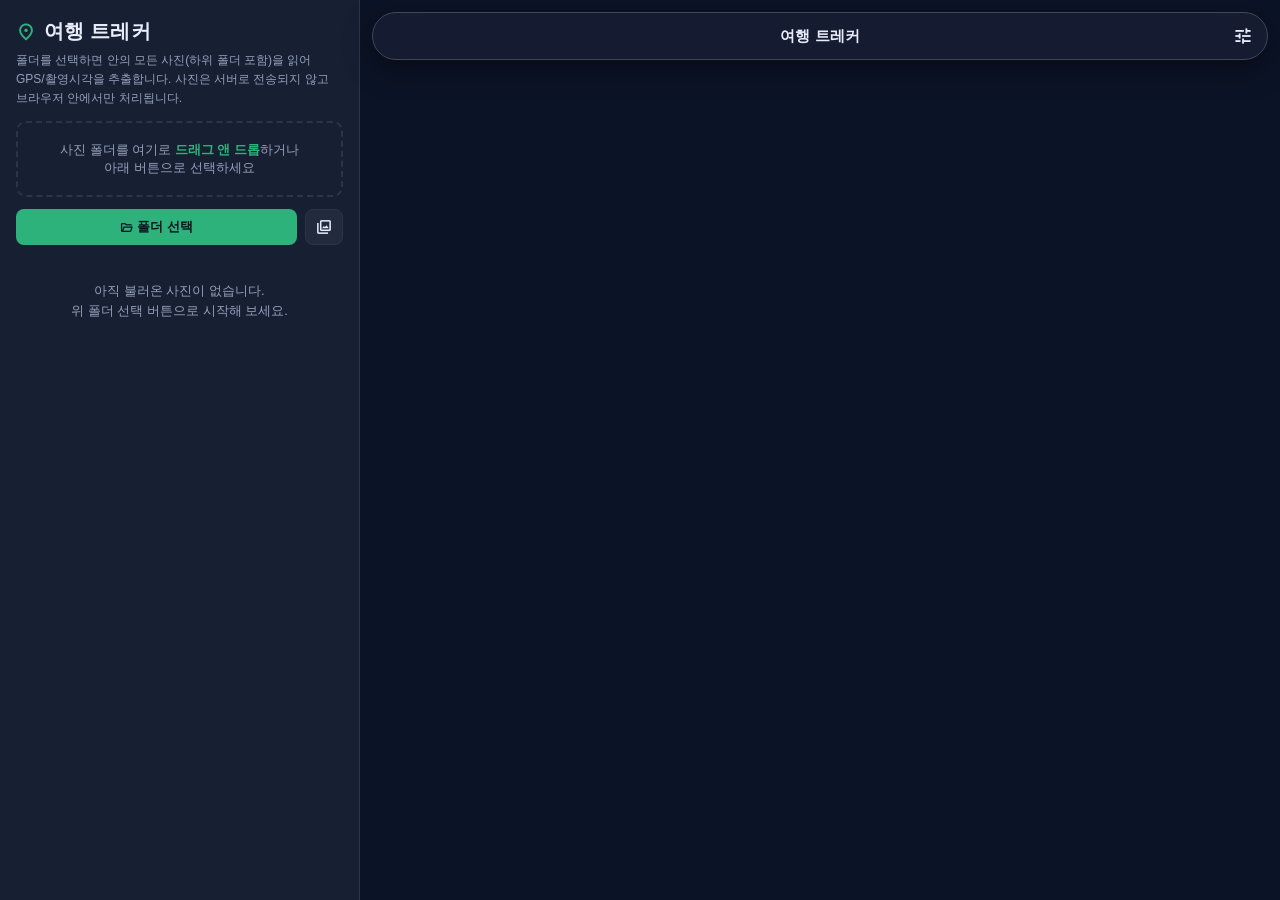
==== commit c3947570: "화면개선" ====
--- a/focus.html
+++ b/focus.html
@@ -40,7 +40,7 @@
     </div>
 
     <div id="empty">
-      아직 불러온 사진이 없습니다.<br>왼쪽 위 버튼으로 폴더를 선택해 보세요.
+      아직 불러온 사진이 없습니다.<br>위 폴더 선택 버튼으로 시작해 보세요.
     </div>
     <div id="tripTitleTab" class="trip-title-row" style="display:none;">
       <div style="flex:1;min-width:0;">
@@ -58,18 +58,13 @@
     <div id="backdrop"></div>
 
     <div id="appbar" class="glass-panel">
-      <button id="btnSearch" class="material-symbols-outlined" title="장소 검색">search</button>
-      <div id="appbarSearchWrap">
-        <input type="text" id="appbarSearchInput" placeholder="장소 검색…" autocomplete="off">
-      </div>
+      <span class="appbar-spacer" aria-hidden="true"></span>
       <h1 id="appbarTitle">여행 트레커</h1>
       <button id="btnSettings" class="material-symbols-outlined" title="설정">tune</button>
     </div>
 
     <button id="navPrev" class="icon-btn-float" title="이전 장소" disabled><span class="material-symbols-outlined">chevron_left</span></button>
     <button id="navNext" class="icon-btn-float" title="다음 장소" disabled><span class="material-symbols-outlined">chevron_right</span></button>
-
-    <button id="btnUploadFab" class="material-symbols-outlined" title="사진 폴더 추가">add</button>
 
     <div id="dayTimeline" class="day-timeline" aria-hidden="true"></div>
 
@@ -121,8 +116,7 @@
     <div id="timeline">
       <button type="button" class="tl-handle" id="tlHandle" title="재생바 접기/펼치기" aria-label="재생바 접기/펼치기"></button>
       <div class="tl-body">
-        <button id="btnPlay" title="미리보기로 동선 재생"><span class="material-symbols-outlined tl-play-icon"></span><span class="tl-btn-label">미리보기</span></button>
-        <button id="btnRecord" title="동선 재생을 동영상으로 저장"><span class="material-symbols-outlined">download</span> 저장</button>
+        <button id="btnPlay" title="탭: 재생/일시정지 · 길게 누르면 동영상으로 저장"><span class="material-symbols-outlined tl-play-icon"></span><span class="tl-btn-label">미리보기</span></button>
         <div class="tl-mid">
           <input type="range" id="tlRange" min="0" max="1000" value="0">
           <div class="tl-labels">
@@ -142,6 +136,13 @@
     </div>
   </div>
 </div>
+
+<nav id="mobileTabBar">
+  <button type="button" class="mt-btn" id="tabMap" data-tab="map"><span class="material-symbols-outlined">map</span><span>맵</span></button>
+  <button type="button" class="mt-btn" id="tabJourney" data-tab="journey"><span class="material-symbols-outlined">route</span><span>여정</span></button>
+  <button type="button" class="mt-btn" id="tabPhotos" data-tab="photos"><span class="material-symbols-outlined">add_a_photo</span><span>사진</span></button>
+  <button type="button" class="mt-btn" id="tabSettings" data-tab="settings"><span class="material-symbols-outlined">tune</span><span>설정</span></button>
+</nav>
 
 <div id="settingsOverlay" aria-hidden="true">
   <div class="settings-head glass-panel">
--- a/style.css
+++ b/style.css
@@ -141,21 +141,18 @@
   #mapwrap{flex:1;position:relative;}
   #map{position:absolute;inset:0;}
 
-  /* Top app bar: search, trip title, settings gear */
+  /* Top app bar: trip title + settings gear, with a spacer matching the gear button's
+     width on the left so the title stays visually centered. */
   #appbar{position:absolute;top:calc(12px + env(safe-area-inset-top));
     left:calc(12px + env(safe-area-inset-left));right:calc(12px + env(safe-area-inset-right));
     height:48px;border-radius:24px;z-index:20;display:flex;align-items:center;gap:4px;padding:0 6px;}
   #appbar button{width:36px;height:36px;border-radius:50%;flex-shrink:0;padding:0;
     background:none;color:var(--text);font-size:20px;display:flex;align-items:center;justify-content:center;}
   #appbar button:hover{background:var(--panel2);}
+  #appbar .appbar-spacer{width:36px;flex-shrink:0;}
   #appbarTitle{flex:1;min-width:0;margin:0;text-align:center;font-family:var(--font-display);
     font-size:15px;font-weight:700;white-space:nowrap;overflow:hidden;text-overflow:ellipsis;
     color:var(--text);}
-  #appbarSearchWrap{display:none;flex:1;min-width:0;}
-  #appbarSearchWrap input{width:100%;background:var(--panel2);border:1px solid var(--border);
-    border-radius:999px;color:var(--text);font-size:13px;padding:8px 14px;font-family:var(--font-body);}
-  #appbar.searching #appbarSearchWrap{display:block;}
-  #appbar.searching #appbarTitle{display:none;}
 
   /* Prev/next location floating buttons — only meaningful once a place is selected */
   #navPrev,#navNext{position:absolute;top:50%;transform:translateY(-50%);z-index:18;display:none;}
@@ -163,14 +160,6 @@
   #navNext{right:calc(12px + env(safe-area-inset-right));}
   #mapwrap:has(#detailpanel.show) #navPrev,
   #mapwrap:has(#detailpanel.show) #navNext{display:flex;}
-
-  /* Upload FAB */
-  #btnUploadFab{position:absolute;left:calc(16px + env(safe-area-inset-left));
-    bottom:calc(96px + env(safe-area-inset-bottom));width:56px;height:56px;border-radius:50%;
-    z-index:18;padding:0;font-size:26px;display:flex;align-items:center;justify-content:center;
-    background:var(--accent);color:#08131f;border:none;
-    box-shadow:0 6px 20px color-mix(in srgb, var(--accent) 45%, transparent);}
-  #btnUploadFab:hover{filter:brightness(1.08);}
 
   /* Settings overlay */
   #settingsOverlay{position:fixed;inset:0;z-index:60;background:rgba(6,10,20,.6);
@@ -403,9 +392,9 @@
   #timeline button{width:34px;height:34px;border-radius:50%;background:var(--panel2);color:var(--text);
     border:1px solid var(--border);overflow:hidden;white-space:nowrap;
     font-size:14px;flex-shrink:0;display:flex;align-items:center;justify-content:center;padding:0;}
-  #timeline #btnPlay,#timeline #btnRecord{width:auto;min-width:44px;height:44px;padding:0 16px;
-    border-radius:999px;font-size:13px;font-weight:700;gap:6px;}
-  #timeline #btnPlay{background:var(--accent);color:#08131f;border:none;
+  #timeline #btnPlay{width:auto;min-width:44px;height:44px;padding:0 16px;
+    border-radius:999px;font-size:13px;font-weight:700;gap:6px;
+    background:var(--accent);color:#08131f;border:none;
     box-shadow:0 4px 14px color-mix(in srgb, var(--accent) 45%, transparent);}
   #btnPlay .tl-play-icon{font-size:18px;}
   #btnPlay .tl-play-icon::before{content:"play_arrow";}
@@ -413,8 +402,8 @@
   #timeline.is-compact #btnPlay .tl-play-icon{font-size:22px;}
   #timeline.is-compact #btnPlay .tl-btn-label{display:none;}
   #timeline #btnPlay:hover{filter:brightness(1.08);}
-  #timeline #btnRecord:hover,#timeline #btnReplay:hover{border-color:var(--accent);}
-  #timeline #btnRecord:disabled,#timeline #btnPlay:disabled{opacity:.7;cursor:wait;}
+  #timeline #btnReplay:hover{border-color:var(--accent);}
+  #timeline #btnPlay:disabled{opacity:.7;cursor:wait;}
   #timeline .tl-mid{flex:1;display:flex;flex-direction:column;gap:2px;min-width:0;}
   #timeline input[type=range]{width:100%;accent-color:var(--accent);}
   #timeline .tl-labels{display:flex;justify-content:space-between;font-size:11px;color:var(--sub);
@@ -427,7 +416,6 @@
     border-radius:999px;pointer-events:none;}
   #timeline.is-compact .tl-handle{display:none;}
   #timeline.is-compact .tl-body{padding:0;gap:0;justify-content:center;pointer-events:none;}
-  #timeline.is-compact #btnRecord,
   #timeline.is-compact #tlSpeed,
   #timeline.is-compact #btnReplay,
   #timeline.is-compact .tl-labels,
@@ -445,7 +433,6 @@
   #mapwrap.is-recording #appbar,
   #mapwrap.is-recording #navPrev,
   #mapwrap.is-recording #navNext,
-  #mapwrap.is-recording #btnUploadFab,
   #mapwrap.is-recording .maplibregl-ctrl{display:none !important;}
   #mapwrap.is-recording #spotCard{
     bottom:calc(24px + env(safe-area-inset-bottom));}
@@ -509,27 +496,50 @@
   .ios-hint{display:none;margin:0 16px 12px;padding:8px 10px;background:rgba(255,193,7,.1);
     border:1px solid rgba(255,193,7,.35);border-radius:8px;font-size:11px;color:#ffd066;line-height:1.5;}
 
+  /* Bottom tab bar — mobile only. Desktop keeps the always-visible left sidebar and
+     reaches settings through the #appbar gear icon instead. */
+  #mobileTabBar{display:none;}
+
   @media (max-width: 820px){
-    #sidebarToggle{display:flex;}
-    #sidebar{position:absolute;top:0;left:0;bottom:0;z-index:15;width:86vw;max-width:340px;
-      transform:translateX(-100%);transition:transform .25s ease;box-shadow:0 0 30px rgba(0,0,0,.5);
-      padding-top:env(safe-area-inset-top);padding-bottom:env(safe-area-inset-bottom);
-      padding-left:env(safe-area-inset-left);}
-    #sidebar.open{transform:translateX(0);}
-    #sidebar h1{display:flex;justify-content:space-between;align-items:center;padding-left:56px;}
+    /* #sidebarToggle (hamburger) is retired on mobile — #mobileTabBar's "여정" button
+       opens the same #sidebar now. */
+    #sidebarToggle{display:none !important;}
+    /* #sidebar becomes a bottom sheet instead of a left-edge drawer, opened via
+       #mobileTabBar. */
+    #sidebar{position:absolute;left:0;right:0;bottom:0;top:auto;z-index:15;
+      width:auto;max-width:none;max-height:75vh;border-radius:20px 20px 0 0;
+      transform:translateY(100%);transition:transform .25s ease;box-shadow:0 -10px 40px rgba(0,0,0,.5);
+      padding-top:0;padding-left:0;
+      padding-bottom:calc(72px + env(safe-area-inset-bottom));}
+    #sidebar.open{transform:translateY(0);}
     #sidebarClose{display:block;}
     #detailpanel{left:calc(12px + env(safe-area-inset-left));right:calc(12px + env(safe-area-inset-right));
-      width:auto;top:auto;bottom:calc(88px + env(safe-area-inset-bottom));max-height:38vh;}
+      width:auto;top:auto;bottom:calc(156px + env(safe-area-inset-bottom));max-height:34vh;}
     /* Bug: this used to be set on #timeline (the outer column wrapper, which never has
        more than 2 items) instead of .tl-body (the actual button+scrubber row) — so on
        phones the row never wrapped, .tl-mid's flex-basis:100% below had nothing to wrap
        into, and the whole row shrank/overflowed instead (buttons squeezed to near 0px). */
     #timeline .tl-body{flex-wrap:wrap;padding:8px 10px;}
     #timeline .tl-mid{order:3;flex-basis:100%;}
+    /* clear #mobileTabBar sitting at the very bottom of the screen */
+    #timeline{bottom:calc(80px + env(safe-area-inset-bottom));}
     #lightbox .lb-nav{width:38px;height:38px;font-size:18px;}
-    /* leave room for the 42px hamburger button so the appbar doesn't sit under it */
-    #appbar{left:calc(66px + env(safe-area-inset-left));}
-    #btnUploadFab{bottom:calc(190px + env(safe-area-inset-bottom));}
+
+    #mobileTabBar{display:flex;position:fixed;left:0;right:0;bottom:0;z-index:70;
+      align-items:stretch;justify-content:space-around;
+      background:color-mix(in srgb, var(--panel) 94%, transparent);
+      backdrop-filter:blur(14px);-webkit-backdrop-filter:blur(14px);
+      border-top:1px solid var(--outline);
+      padding:6px 4px calc(6px + env(safe-area-inset-bottom));}
+    #mobileTabBar .mt-btn{flex:1;display:flex;flex-direction:column;align-items:center;
+      justify-content:center;gap:2px;background:none;border:none;color:var(--sub);
+      font-size:10px;font-weight:700;padding:6px 4px;border-radius:12px;}
+    #mobileTabBar .mt-btn .material-symbols-outlined{font-size:22px;}
+    #mobileTabBar .mt-btn.active{color:var(--progress, var(--accent));}
+    body:has(#sidebar.open) #mobileTabBar #tabJourney{color:var(--progress, var(--accent));}
+    body:has(#settingsOverlay.show) #mobileTabBar #tabSettings{color:var(--progress, var(--accent));}
+    body:not(:has(#sidebar.open)):not(:has(#settingsOverlay.show)) #mobileTabBar #tabMap{
+      color:var(--progress, var(--accent));}
   }
 
   /* ---------- Shared M3-style utility components ---------- */
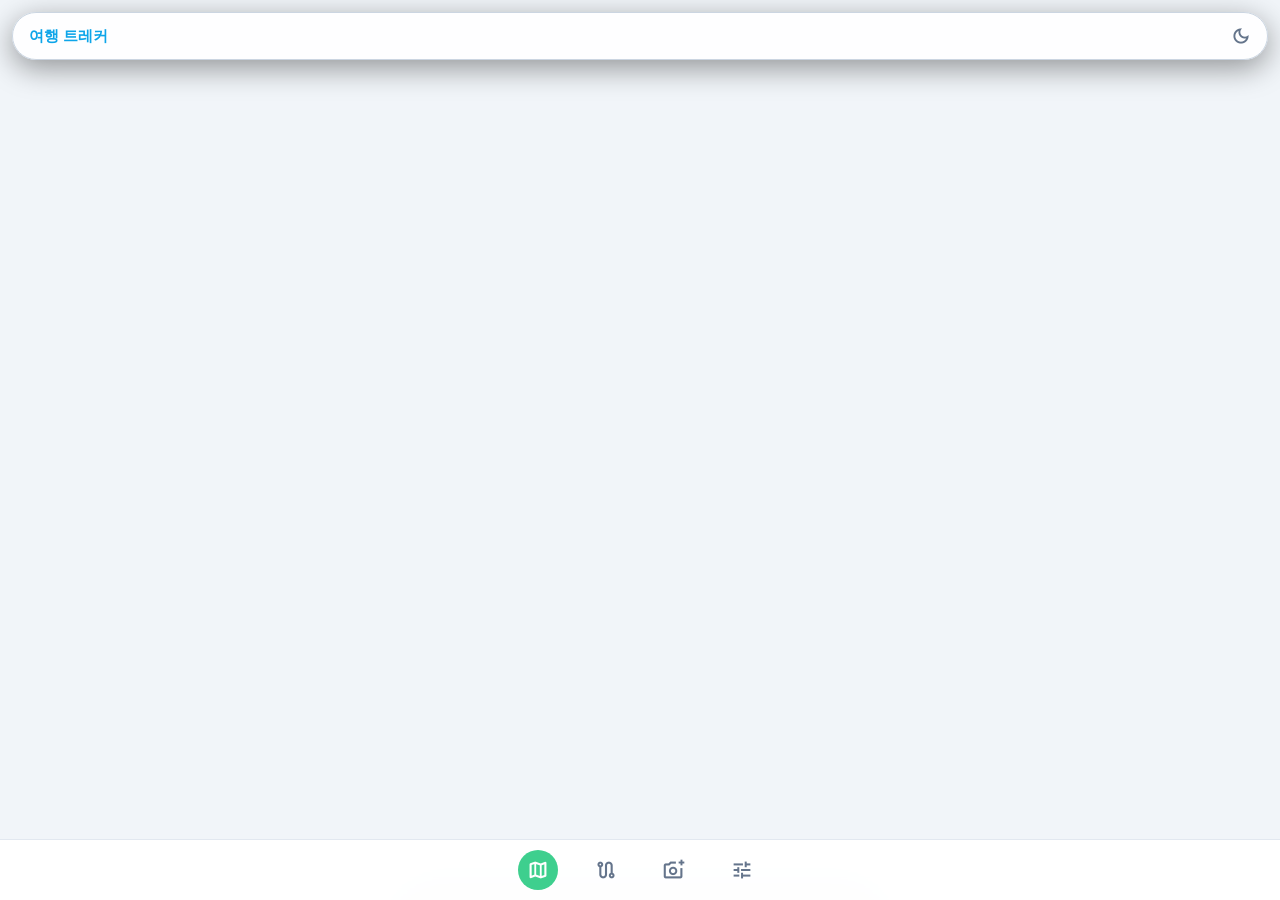
==== commit cf0d4a1f: "신규 추가" ====
--- a/focus.html
+++ b/focus.html
@@ -7,6 +7,7 @@
 <link href="https://unpkg.com/maplibre-gl@4.7.1/dist/maplibre-gl.css" rel="stylesheet">
 <script src="https://unpkg.com/maplibre-gl@4.7.1/dist/maplibre-gl.js"></script>
 <script src="https://cdn.jsdelivr.net/npm/exifr@7.1.3/dist/full.umd.js"></script>
+<script src="https://cdn.tailwindcss.com"></script>
 <link href="https://cdn.jsdelivr.net/gh/orioncactus/pretendard@latest/dist/web/static/pretendard.css" rel="stylesheet">
 <link href="https://fonts.googleapis.com/css2?family=Material+Symbols+Outlined:opsz,wght,FILL,GRAD@20..48,300..500,0..1,-25..0&display=swap" rel="stylesheet">
 <link href="style.css" rel="stylesheet">
@@ -49,18 +50,17 @@
       </div>
       <button type="button" class="tt-edit material-symbols-outlined" id="btnTripTitle" title="여행 제목 바꾸기">edit</button>
     </div>
+    <div id="dayTabs" class="day-tabs"></div>
     <div id="placelist"></div>
   </div>
 
   <div id="mapwrap">
     <div id="map"></div>
-    <button id="sidebarToggle" class="material-symbols-outlined">menu</button>
     <div id="backdrop"></div>
 
     <div id="appbar" class="glass-panel">
-      <span class="appbar-spacer" aria-hidden="true"></span>
       <h1 id="appbarTitle">여행 트레커</h1>
-      <button id="btnSettings" class="material-symbols-outlined" title="설정">tune</button>
+      <button id="btnThemeToggle" class="material-symbols-outlined" title="지도 밝기 전환">dark_mode</button>
     </div>
 
     <button id="navPrev" class="icon-btn-float" title="이전 장소" disabled><span class="material-symbols-outlined">chevron_left</span></button>
@@ -138,10 +138,10 @@
 </div>
 
 <nav id="mobileTabBar">
-  <button type="button" class="mt-btn" id="tabMap" data-tab="map"><span class="material-symbols-outlined">map</span><span>맵</span></button>
-  <button type="button" class="mt-btn" id="tabJourney" data-tab="journey"><span class="material-symbols-outlined">route</span><span>여정</span></button>
-  <button type="button" class="mt-btn" id="tabPhotos" data-tab="photos"><span class="material-symbols-outlined">add_a_photo</span><span>사진</span></button>
-  <button type="button" class="mt-btn" id="tabSettings" data-tab="settings"><span class="material-symbols-outlined">tune</span><span>설정</span></button>
+  <button type="button" class="mt-btn" id="tabMap" data-tab="map" title="맵" aria-label="맵"><span class="material-symbols-outlined">map</span></button>
+  <button type="button" class="mt-btn" id="tabJourney" data-tab="journey" title="여정" aria-label="여정"><span class="material-symbols-outlined">route</span></button>
+  <button type="button" class="mt-btn" id="tabPhotos" data-tab="photos" title="사진" aria-label="사진"><span class="material-symbols-outlined">add_a_photo</span></button>
+  <button type="button" class="mt-btn" id="tabSettings" data-tab="settings" title="설정" aria-label="설정"><span class="material-symbols-outlined">tune</span></button>
 </nav>
 
 <div id="settingsOverlay" aria-hidden="true">
@@ -157,11 +157,6 @@
         <button class="scale-btn" data-scale="city"><span class="material-symbols-outlined">location_city</span><span>도시간 이동</span></button>
         <button class="scale-btn" data-scale="country"><span class="material-symbols-outlined">public</span><span>국가간 이동</span></button>
       </div>
-    </section>
-
-    <section class="settings-card">
-      <h3>이동 마커 모양</h3>
-      <div id="iconPicker" class="icon-picker"></div>
     </section>
 
     <section class="settings-card">
--- a/style.css
+++ b/style.css
@@ -1,11 +1,12 @@
   :root{
-    /* M3-inspired dark neutral surfaces — deliberately kept separate from --path/--progress,
+    /* Light neutral surfaces matching the reference mockups (white cards on a pale slate
+       background, sky-blue accent) — deliberately kept separate from --path/--progress,
        which are the user's own customizable "point color" picks (setThemeColor in app.js)
        and must never be overwritten by a fixed design-system color. */
-    --bg:#0b1326; --panel:#171f33; --panel2:#222a3d; --border:#2d3449; --outline:#424754;
-    --text:#e8ecfb; --sub:#94a0ba; --accent:#2eb27c; --accent-soft:#a8ecd2; --accent2:#ff6b6b;
-    --good:#2eb27c; --path:#8b93a7; --progress:#2eb27c;
-    --surface-highest:#2a3346;
+    --bg:#f1f5f9; --panel:#ffffff; --panel2:#f8fafc; --border:#e2e8f0; --outline:#cbd5e1;
+    --text:#0f172a; --sub:#64748b; --accent:#0ea5e9; --accent-soft:#bae6fd; --accent2:#ef4444;
+    --good:#0ea5e9; --path:#94a3b8; --progress:#0ea5e9;
+    --surface-highest:#e2e8f0;
     --font-body:'Pretendard','Pretendard Variable',-apple-system,BlinkMacSystemFont,"Segoe UI",Roboto,"Malgun Gothic",sans-serif;
     --font-display:'Pretendard','Pretendard Variable',-apple-system,BlinkMacSystemFont,"Segoe UI",Roboto,"Malgun Gothic",sans-serif;
   }
@@ -16,9 +17,15 @@
     font-family:var(--font-body);}
   #app{display:flex;height:100vh;height:100dvh;width:100%;overflow:hidden;}
 
-  /* ---------- Sidebar ---------- */
-  #sidebar{width:360px;min-width:360px;background:var(--panel);border-right:1px solid var(--border);
-    display:flex;flex-direction:column;overflow-y:auto;overflow-x:hidden;-webkit-overflow-scrolling:touch;}
+  /* ---------- Sidebar (as a bottom sheet, opened via #mobileTabBar's "여정" tab —
+     universal at every viewport width, not just mobile) ---------- */
+  #sidebar{background:var(--panel);
+    display:flex;flex-direction:column;overflow-y:auto;overflow-x:hidden;-webkit-overflow-scrolling:touch;
+    position:fixed;left:0;right:0;bottom:0;top:auto;z-index:15;
+    width:auto;max-width:480px;margin:0 auto;max-height:75vh;border-radius:20px 20px 0 0;
+    transform:translateY(100%);transition:transform .25s ease;box-shadow:0 -10px 40px rgba(0,0,0,.2);
+    padding-bottom:calc(72px + env(safe-area-inset-bottom));}
+  #sidebar.open{transform:translateY(0);}
   #sidebar h1{font-family:var(--font-display);font-size:20px;letter-spacing:.2px;margin:0;
     padding:18px 16px 6px;font-weight:600;text-wrap:balance;
     display:flex;align-items:center;gap:8px;}
@@ -35,7 +42,7 @@
   .btnrow{display:flex;gap:8px;padding:0 16px 12px;}
   button{cursor:pointer;border:none;border-radius:8px;font-size:13px;font-weight:600;
     padding:9px 12px;transition:.15s;}
-  .btn-primary{background:var(--accent);color:#08131f;flex:1;}
+  .btn-primary{background:var(--accent);color:#fff;flex:1;}
   .btn-primary:hover{filter:brightness(1.1);}
   .btn-ghost{background:var(--panel2);color:var(--text);border:1px solid var(--border);}
   .btn-ghost:hover{border-color:var(--accent);}
@@ -50,32 +57,6 @@
   .ctrl-row{display:flex;align-items:center;justify-content:space-between;font-size:12px;
     color:var(--sub);margin-bottom:6px;}
   .ctrl-row input[type=range]{width:150px;accent-color:var(--accent);}
-
-  .icon-picker{display:flex;gap:6px;flex-wrap:wrap;}
-  .icon-picker .icon-btn{width:36px;height:36px;border-radius:9px;background:var(--panel2);
-    border:1px solid var(--border);display:flex;align-items:center;justify-content:center;
-    padding:0;color:var(--progress, var(--good));}
-  .icon-picker .icon-btn:hover{border-color:var(--progress, var(--accent));}
-  .icon-picker .icon-btn.active{border-color:var(--progress, var(--accent));
-    background:color-mix(in srgb, var(--progress, var(--accent)) 18%, transparent);}
-  .icon-picker .icon-btn svg{width:20px;height:20px;display:block;transition:transform .28s ease;}
-  .icon-picker .icon-btn:hover svg{transform:translateY(-2px) scale(1.08);}
-  .icon-picker .icon-btn[data-icon="airplane"]:hover svg{animation:pick-fly .7s ease-in-out infinite;}
-  .icon-picker .icon-btn[data-icon="heart"]:hover svg{animation:icon-pulse .45s ease infinite;}
-  .icon-picker .icon-btn[data-icon="moon"]:hover svg{animation:pick-tilt .8s ease-in-out infinite;}
-  .icon-picker .icon-btn[data-icon="rabbit"]:hover svg{animation:pick-hop .5s ease-in-out infinite;}
-  .icon-picker .icon-btn[data-icon="ship"]:hover svg{animation:pick-sway .9s ease-in-out infinite;}
-  .icon-picker .icon-btn[data-icon="truck"]:hover svg{animation:pick-rumble .4s ease-in-out infinite;}
-  .icon-picker .icon-btn[data-icon="smile"]:hover svg{animation:pick-bob .7s ease-in-out infinite;}
-  .icon-picker .icon-btn[data-icon="users"]:hover svg{animation:pick-bob .75s ease-in-out infinite;}
-  .icon-picker .icon-btn[data-icon="chess-king"]:hover svg{animation:pick-tilt 1s ease-in-out infinite;}
-  @keyframes icon-pulse{0%,100%{transform:scale(1)}50%{transform:scale(1.22)}}
-  @keyframes pick-fly{0%,100%{transform:translate(0,0) rotate(-10deg) scale(.95)}50%{transform:translate(4px,-5px) rotate(10deg) scale(1.05)}}
-  @keyframes pick-tilt{0%,100%{transform:rotate(-18deg)}50%{transform:rotate(18deg)}}
-  @keyframes pick-hop{0%,100%{transform:translateY(0)}45%{transform:translateY(-7px)}70%{transform:translateY(-2px)}}
-  @keyframes pick-sway{0%,100%{transform:rotate(-8deg) translateY(0)}50%{transform:rotate(8deg) translateY(2px)}}
-  @keyframes pick-rumble{0%,100%{transform:translate(0,0)}30%{transform:translate(2px,-1px)}70%{transform:translate(-2px,1px)}}
-  @keyframes pick-bob{0%,100%{transform:translateY(0) scale(1)}50%{transform:translateY(-4px) scale(1.06)}}
 
   .ctrl-row.arrival-mode-row{margin-top:10px;}
   .mode-picker{display:grid;grid-template-columns:1fr 1fr;gap:6px;margin-top:4px;}
@@ -108,32 +89,36 @@
   #progress .bar{height:4px;background:var(--panel2);border-radius:2px;overflow:hidden;margin-top:6px;}
   #progress .bar i{display:block;height:100%;width:0%;background:var(--accent);transition:.15s;}
 
+  /* Day1/Day2/… pill tabs — picking one filters #placelist to that day (renderDayTabs) */
+  .day-tabs{display:flex;gap:6px;align-items:center;padding:4px 16px 12px;overflow-x:auto;scrollbar-width:none;}
+  .day-tabs::-webkit-scrollbar{display:none;}
+  .day-tab{flex-shrink:0;padding:7px 16px;border-radius:999px;background:var(--panel2);
+    border:1px solid var(--border);color:var(--sub);font-size:12px;font-weight:700;}
+  .day-tab:hover{border-color:var(--accent);}
+  .day-tab.active{background:var(--accent);border-color:transparent;color:#fff;}
+  .day-tab-del{margin-left:auto;flex-shrink:0;width:28px;height:28px;border-radius:8px;
+    background:none;color:var(--sub);font-size:16px;display:flex;align-items:center;justify-content:center;
+    padding:0;opacity:.6;}
+  .day-tab-del:hover{opacity:1;color:var(--accent2);}
+
   #placelist{padding:4px 10px 10px;}
-  .place{display:flex;gap:10px;align-items:center;padding:8px;border-radius:10px;cursor:pointer;
+  .place{display:flex;gap:10px;align-items:center;padding:8px;border-radius:14px;cursor:pointer;
     border:1px solid transparent;margin-bottom:4px;}
   .place:hover{background:var(--panel2);}
-  .place.active{background:rgba(77,159,255,.12);border-color:var(--accent);}
-  .place .thumb{width:44px;height:44px;border-radius:8px;background-size:cover;background-position:center;
+  .place.active{background:color-mix(in srgb, var(--accent) 10%, transparent);border-color:var(--accent);}
+  .place .time{width:44px;flex-shrink:0;font-size:11px;font-weight:700;color:var(--sub);
+    text-align:center;font-variant-numeric:tabular-nums;}
+  .place .thumb{width:48px;height:48px;border-radius:10px;background-size:cover;background-position:center;
     background-color:var(--panel2);flex-shrink:0;position:relative;}
-  .place .thumb .badge{position:absolute;bottom:-4px;right:-4px;background:var(--accent);color:#08131f;
+  .place .thumb .badge{position:absolute;bottom:-4px;right:-4px;background:var(--accent);color:#fff;
     font-size:10px;font-weight:700;border-radius:9px;padding:1px 5px;}
-  .place .idx{width:20px;font-size:11px;color:var(--sub);text-align:center;flex-shrink:0;}
   .place .meta{min-width:0;flex:1;}
   .place .name{font-size:13px;font-weight:600;white-space:nowrap;overflow:hidden;text-overflow:ellipsis;}
-  .place .time{font-size:11px;color:var(--sub);font-variant-numeric:tabular-nums;}
-  .place .list-del,.day-header .list-del{flex-shrink:0;width:28px;height:28px;border-radius:8px;
-    border:1px solid var(--border);background:var(--panel2);color:var(--sub);font-size:13px;
-    display:flex;align-items:center;justify-content:center;padding:0;opacity:.55;}
-  .place:hover .list-del,.day-header:hover .list-del,.place .list-del:focus,.day-header .list-del:focus{opacity:1;}
-  .place .list-del:hover,.day-header .list-del:hover{color:#fff;background:var(--accent2);border-color:var(--accent2);}
-
-  .day-header{position:sticky;top:0;z-index:1;display:flex;align-items:center;gap:8px;
-    padding:10px 8px 6px;background:var(--panel);font-size:11px;color:var(--sub);
-    font-variant-numeric:tabular-nums;}
-  .day-header .day-tag{font-family:var(--font-display);font-size:13px;font-weight:600;color:var(--text);
-    letter-spacing:.2px;}
-  .day-header .day-meta{flex:1;min-width:0;}
-  .day-header::after{content:"";position:absolute;left:8px;right:8px;bottom:1px;border-bottom:1px solid var(--border);}
+  .place .sub{font-size:11px;color:var(--sub);}
+  .place .list-locate{flex-shrink:0;width:32px;height:32px;border-radius:50%;
+    background:color-mix(in srgb, var(--accent) 14%, transparent);color:var(--accent);font-size:16px;
+    display:flex;align-items:center;justify-content:center;padding:0;}
+  .place .list-locate:hover{background:var(--accent);color:#fff;}
 
   #empty{padding:24px 16px;color:var(--sub);font-size:13px;line-height:1.6;text-align:center;}
 
@@ -141,18 +126,17 @@
   #mapwrap{flex:1;position:relative;}
   #map{position:absolute;inset:0;}
 
-  /* Top app bar: trip title + settings gear, with a spacer matching the gear button's
-     width on the left so the title stays visually centered. */
+  /* Top app bar: trip title (left) + map dark/light toggle (right). Settings now lives
+     solely in #mobileTabBar, so this bar carries nothing else. */
   #appbar{position:absolute;top:calc(12px + env(safe-area-inset-top));
     left:calc(12px + env(safe-area-inset-left));right:calc(12px + env(safe-area-inset-right));
-    height:48px;border-radius:24px;z-index:20;display:flex;align-items:center;gap:4px;padding:0 6px;}
+    height:48px;border-radius:24px;z-index:20;display:flex;align-items:center;gap:4px;padding:0 8px 0 16px;}
   #appbar button{width:36px;height:36px;border-radius:50%;flex-shrink:0;padding:0;
-    background:none;color:var(--text);font-size:20px;display:flex;align-items:center;justify-content:center;}
+    background:none;color:var(--sub);font-size:20px;display:flex;align-items:center;justify-content:center;}
   #appbar button:hover{background:var(--panel2);}
-  #appbar .appbar-spacer{width:36px;flex-shrink:0;}
-  #appbarTitle{flex:1;min-width:0;margin:0;text-align:center;font-family:var(--font-display);
-    font-size:15px;font-weight:700;white-space:nowrap;overflow:hidden;text-overflow:ellipsis;
-    color:var(--text);}
+  #appbarTitle{flex:1;min-width:0;margin:0;font-family:var(--font-display);
+    font-size:15px;font-weight:800;white-space:nowrap;overflow:hidden;text-overflow:ellipsis;
+    color:var(--accent);}
 
   /* Prev/next location floating buttons — only meaningful once a place is selected */
   #navPrev,#navNext{position:absolute;top:50%;transform:translateY(-50%);z-index:18;display:none;}
@@ -206,7 +190,7 @@
     background-color:var(--panel2);cursor:pointer;position:relative;}
   #detailpanel .dp-grid .ph.rep{grid-row:span 2;aspect-ratio:auto;}
   #detailpanel .dp-grid .ph.rep::after{content:"대표";position:absolute;top:6px;left:6px;
-    background:var(--accent);color:#08131f;font-size:9px;font-weight:700;padding:2px 6px;border-radius:6px;}
+    background:var(--accent);color:#fff;font-size:9px;font-weight:700;padding:2px 6px;border-radius:6px;}
   #detailpanel .dp-grid .ph-del{position:absolute;top:6px;right:6px;width:22px;height:22px;
     border-radius:50%;background:rgba(0,0,0,.6);border:none;color:#fff;font-size:13px;line-height:1;
     display:flex;align-items:center;justify-content:center;padding:0;}
@@ -229,38 +213,13 @@
   .photo-marker .count{position:absolute;bottom:-6px;right:-6px;background:var(--path, var(--sub));color:#fff;
     font-size:10px;font-weight:700;border-radius:9px;min-width:18px;text-align:center;padding:1px 4px;
     border:2px solid var(--panel);}
-  .photo-marker.visited .count{background:var(--progress, var(--good));color:#08131f;}
+  .photo-marker.visited .count{background:var(--progress, var(--good));color:#fff;}
   .moving-marker{position:relative;width:0;height:0;}
   .moving-marker .core{position:absolute;left:50%;top:50%;transform:translate(-50%,-50%);
     width:14px;height:14px;border-radius:50%;background:var(--progress, var(--good));
     box-shadow:0 0 0 4px color-mix(in srgb, var(--progress, var(--good)) 30%, transparent),
       0 0 12px color-mix(in srgb, var(--progress, var(--good)) 80%, transparent);border:2px solid #fff;}
-  .moving-marker .icon-badge{position:absolute;left:50%;bottom:10px;transform:translateX(-50%);
-    width:34px;height:34px;border-radius:50%;background:rgba(18,21,28,.72);
-    border:2px solid var(--progress, rgba(255,255,255,.35));box-shadow:0 2px 12px rgba(0,0,0,.55);
-    display:flex;align-items:center;justify-content:center;line-height:1;
-    pointer-events:none;color:var(--progress, #fff);}
-  .moving-marker .icon-badge svg{width:18px;height:18px;display:block;}
-  .moving-marker .icon-badge::after{content:"";position:absolute;left:50%;top:100%;
-    transform:translateX(-50%);border:5px solid transparent;
-    border-top-color:rgba(18,21,28,.72);}
-  .moving-marker.playing .icon-badge[data-icon="airplane"]{animation:mm-fly 1.1s ease-in-out infinite;}
-  .moving-marker.playing .icon-badge[data-icon="heart"]{animation:mm-pulse .7s ease-in-out infinite;}
-  .moving-marker.playing .icon-badge[data-icon="moon"]{animation:mm-tilt 1.6s ease-in-out infinite;}
-  .moving-marker.playing .icon-badge[data-icon="rabbit"]{animation:mm-hop .55s ease-in-out infinite;}
-  .moving-marker.playing .icon-badge[data-icon="ship"]{animation:mm-sway 1.4s ease-in-out infinite;}
-  .moving-marker.playing .icon-badge[data-icon="truck"]{animation:mm-rumble .45s ease-in-out infinite;}
-  .moving-marker.playing .icon-badge[data-icon="smile"]{animation:mm-bob 1s ease-in-out infinite;}
-  .moving-marker.playing .icon-badge[data-icon="users"]{animation:mm-bob 1.1s ease-in-out infinite;}
-  .moving-marker.playing .icon-badge[data-icon="chess-king"]{animation:mm-tilt 1.8s ease-in-out infinite;}
-  @keyframes mm-fly{0%,100%{transform:translateX(-50%) translate(0,0) rotate(-8deg)}50%{transform:translateX(-50%) translate(3px,-4px) rotate(8deg)}}
-  @keyframes mm-pulse{0%,100%{transform:translateX(-50%) scale(1)}50%{transform:translateX(-50%) scale(1.14)}}
-  @keyframes mm-tilt{0%,100%{transform:translateX(-50%) rotate(-12deg)}50%{transform:translateX(-50%) rotate(12deg)}}
-  @keyframes mm-hop{0%,100%{transform:translateX(-50%) translateY(0)}40%{transform:translateX(-50%) translateY(-6px)}60%{transform:translateX(-50%) translateY(-2px)}}
-  @keyframes mm-sway{0%,100%{transform:translateX(-50%) rotate(-6deg) translateY(0)}50%{transform:translateX(-50%) rotate(6deg) translateY(2px)}}
-  @keyframes mm-rumble{0%,100%{transform:translateX(-50%) translate(0,0)}25%{transform:translateX(-50%) translate(1px,-1px)}75%{transform:translateX(-50%) translate(-1px,1px)}}
-  @keyframes mm-bob{0%,100%{transform:translateX(-50%) translateY(0)}50%{transform:translateX(-50%) translateY(-3px)}}
-  .moving-marker .arrival-bubble{position:absolute;left:50%;bottom:48px;transform:translateX(-50%);
+  .moving-marker .arrival-bubble{position:absolute;left:50%;bottom:26px;transform:translateX(-50%);
     max-width:200px;padding:6px 10px;border-radius:8px;background:rgba(18,21,28,.88);
     border:1px solid var(--border);color:var(--text);font-size:12px;font-weight:600;
     line-height:1.3;white-space:nowrap;overflow:hidden;text-overflow:ellipsis;
@@ -394,7 +353,7 @@
     font-size:14px;flex-shrink:0;display:flex;align-items:center;justify-content:center;padding:0;}
   #timeline #btnPlay{width:auto;min-width:44px;height:44px;padding:0 16px;
     border-radius:999px;font-size:13px;font-weight:700;gap:6px;
-    background:var(--accent);color:#08131f;border:none;
+    background:var(--accent);color:#fff;border:none;
     box-shadow:0 4px 14px color-mix(in srgb, var(--accent) 45%, transparent);}
   #btnPlay .tl-play-icon{font-size:18px;}
   #btnPlay .tl-play-icon::before{content:"play_arrow";}
@@ -427,7 +386,6 @@
 
   /* Recording: hide chrome inside mapwrap (DOM capture = WYSIWYG) */
   #mapwrap.is-recording #timeline,
-  #mapwrap.is-recording #sidebarToggle,
   #mapwrap.is-recording #detailpanel,
   #mapwrap.is-recording #backdrop,
   #mapwrap.is-recording #appbar,
@@ -476,43 +434,45 @@
   .maplibregl-ctrl-group button{background:transparent !important;}
   .maplibregl-ctrl-group button+button{border-top:1px solid var(--border) !important;}
   .maplibregl-ctrl-group button:hover{background:var(--panel2) !important;}
-  .maplibregl-ctrl-icon{filter:invert(88%) sepia(6%) saturate(300%) hue-rotate(180deg);}
   .maplibregl-ctrl-attrib{background:var(--panel) !important;border-radius:16px !important;
     font-size:10px;color:var(--sub) !important;}
   .maplibregl-ctrl-attrib a{color:var(--sub) !important;}
   /* sit just above the playback bar instead of the default bottom corner */
   .maplibregl-ctrl-bottom-right{bottom:calc(94px + env(safe-area-inset-bottom)) !important;}
-  .theme-toggle-ctrl button{font-size:19px;display:flex;align-items:center;justify-content:center;
-    line-height:1;color:var(--accent);}
-
-  /* ---------- Mobile ---------- */
-  #sidebarToggle{display:none;position:absolute;top:calc(12px + env(safe-area-inset-top));
-    left:calc(12px + env(safe-area-inset-left));z-index:25;width:42px;height:42px;
-    border-radius:10px;background:var(--panel);border:1px solid var(--border);color:var(--text);
-    font-size:18px;box-shadow:0 4px 14px rgba(0,0,0,.4);align-items:center;justify-content:center;padding:0;}
-  #sidebarClose{display:none;background:none;color:var(--sub);font-size:18px;padding:4px 8px;}
-  #backdrop{display:none;position:absolute;inset:0;background:rgba(0,0,0,.45);z-index:14;}
+
+  #sidebarClose{display:block;background:none;color:var(--sub);font-size:18px;padding:4px 8px;}
+  #backdrop{display:none;position:fixed;inset:0;background:rgba(15,23,42,.35);z-index:14;}
   #backdrop.show{display:block;}
   .ios-hint{display:none;margin:0 16px 12px;padding:8px 10px;background:rgba(255,193,7,.1);
     border:1px solid rgba(255,193,7,.35);border-radius:8px;font-size:11px;color:#ffd066;line-height:1.5;}
 
-  /* Bottom tab bar — mobile only. Desktop keeps the always-visible left sidebar and
-     reaches settings through the #appbar gear icon instead. */
-  #mobileTabBar{display:none;}
-
+  /* Bottom tab bar (맵/여정/사진/설정) — universal at every viewport width, replacing
+     the old desktop-sidebar / mobile-only-tabbar split. This is the only way to reach
+     settings now that #appbar no longer carries a gear icon. */
+  #mobileTabBar{display:flex;position:fixed;left:0;right:0;bottom:0;z-index:70;
+    align-items:center;justify-content:center;gap:8px;
+    background:color-mix(in srgb, var(--panel) 96%, transparent);
+    backdrop-filter:blur(14px);-webkit-backdrop-filter:blur(14px);
+    border-top:1px solid var(--border);
+    padding:8px 12px calc(8px + env(safe-area-inset-bottom));}
+  #mobileTabBar .mt-btn{flex:0 0 auto;width:60px;height:44px;display:flex;align-items:center;
+    justify-content:center;background:none;border:none;padding:0;}
+  #mobileTabBar .mt-btn .material-symbols-outlined{width:40px;height:40px;border-radius:50%;
+    display:flex;align-items:center;justify-content:center;font-size:22px;color:var(--sub);
+    transition:background-color .15s ease, color .15s ease;}
+  #mobileTabBar .mt-btn.active .material-symbols-outlined{background:var(--progress, var(--accent));color:#fff;}
+  body:has(#sidebar.open) #mobileTabBar #tabJourney .material-symbols-outlined{
+    background:var(--progress, var(--accent));color:#fff;}
+  body:has(#settingsOverlay.show) #mobileTabBar #tabSettings .material-symbols-outlined{
+    background:var(--progress, var(--accent));color:#fff;}
+  body:not(:has(#sidebar.open)):not(:has(#settingsOverlay.show)) #mobileTabBar #tabMap .material-symbols-outlined{
+    background:var(--progress, var(--accent));color:#fff;}
+
+  /* clear #mobileTabBar sitting at the very bottom of the screen, at every width */
+  #timeline{bottom:calc(80px + env(safe-area-inset-bottom));}
+
+  /* ---------- Narrow screens ---------- */
   @media (max-width: 820px){
-    /* #sidebarToggle (hamburger) is retired on mobile — #mobileTabBar's "여정" button
-       opens the same #sidebar now. */
-    #sidebarToggle{display:none !important;}
-    /* #sidebar becomes a bottom sheet instead of a left-edge drawer, opened via
-       #mobileTabBar. */
-    #sidebar{position:absolute;left:0;right:0;bottom:0;top:auto;z-index:15;
-      width:auto;max-width:none;max-height:75vh;border-radius:20px 20px 0 0;
-      transform:translateY(100%);transition:transform .25s ease;box-shadow:0 -10px 40px rgba(0,0,0,.5);
-      padding-top:0;padding-left:0;
-      padding-bottom:calc(72px + env(safe-area-inset-bottom));}
-    #sidebar.open{transform:translateY(0);}
-    #sidebarClose{display:block;}
     #detailpanel{left:calc(12px + env(safe-area-inset-left));right:calc(12px + env(safe-area-inset-right));
       width:auto;top:auto;bottom:calc(156px + env(safe-area-inset-bottom));max-height:34vh;}
     /* Bug: this used to be set on #timeline (the outer column wrapper, which never has
@@ -521,25 +481,7 @@
        into, and the whole row shrank/overflowed instead (buttons squeezed to near 0px). */
     #timeline .tl-body{flex-wrap:wrap;padding:8px 10px;}
     #timeline .tl-mid{order:3;flex-basis:100%;}
-    /* clear #mobileTabBar sitting at the very bottom of the screen */
-    #timeline{bottom:calc(80px + env(safe-area-inset-bottom));}
     #lightbox .lb-nav{width:38px;height:38px;font-size:18px;}
-
-    #mobileTabBar{display:flex;position:fixed;left:0;right:0;bottom:0;z-index:70;
-      align-items:stretch;justify-content:space-around;
-      background:color-mix(in srgb, var(--panel) 94%, transparent);
-      backdrop-filter:blur(14px);-webkit-backdrop-filter:blur(14px);
-      border-top:1px solid var(--outline);
-      padding:6px 4px calc(6px + env(safe-area-inset-bottom));}
-    #mobileTabBar .mt-btn{flex:1;display:flex;flex-direction:column;align-items:center;
-      justify-content:center;gap:2px;background:none;border:none;color:var(--sub);
-      font-size:10px;font-weight:700;padding:6px 4px;border-radius:12px;}
-    #mobileTabBar .mt-btn .material-symbols-outlined{font-size:22px;}
-    #mobileTabBar .mt-btn.active{color:var(--progress, var(--accent));}
-    body:has(#sidebar.open) #mobileTabBar #tabJourney{color:var(--progress, var(--accent));}
-    body:has(#settingsOverlay.show) #mobileTabBar #tabSettings{color:var(--progress, var(--accent));}
-    body:not(:has(#sidebar.open)):not(:has(#settingsOverlay.show)) #mobileTabBar #tabMap{
-      color:var(--progress, var(--accent));}
   }
 
   /* ---------- Shared M3-style utility components ---------- */
@@ -550,7 +492,7 @@
   .chip{display:inline-flex;align-items:center;gap:4px;padding:6px 14px;border-radius:999px;
     background:var(--panel2);border:1px solid var(--border);color:var(--sub);
     font-size:11px;font-weight:700;white-space:nowrap;}
-  .chip.active{background:var(--progress, var(--accent));border-color:transparent;color:#08131f;}
+  .chip.active{background:var(--progress, var(--accent));border-color:transparent;color:#fff;}
   .chip-group{display:flex;gap:6px;overflow-x:auto;scrollbar-width:none;}
   .chip-group::-webkit-scrollbar{display:none;}
 
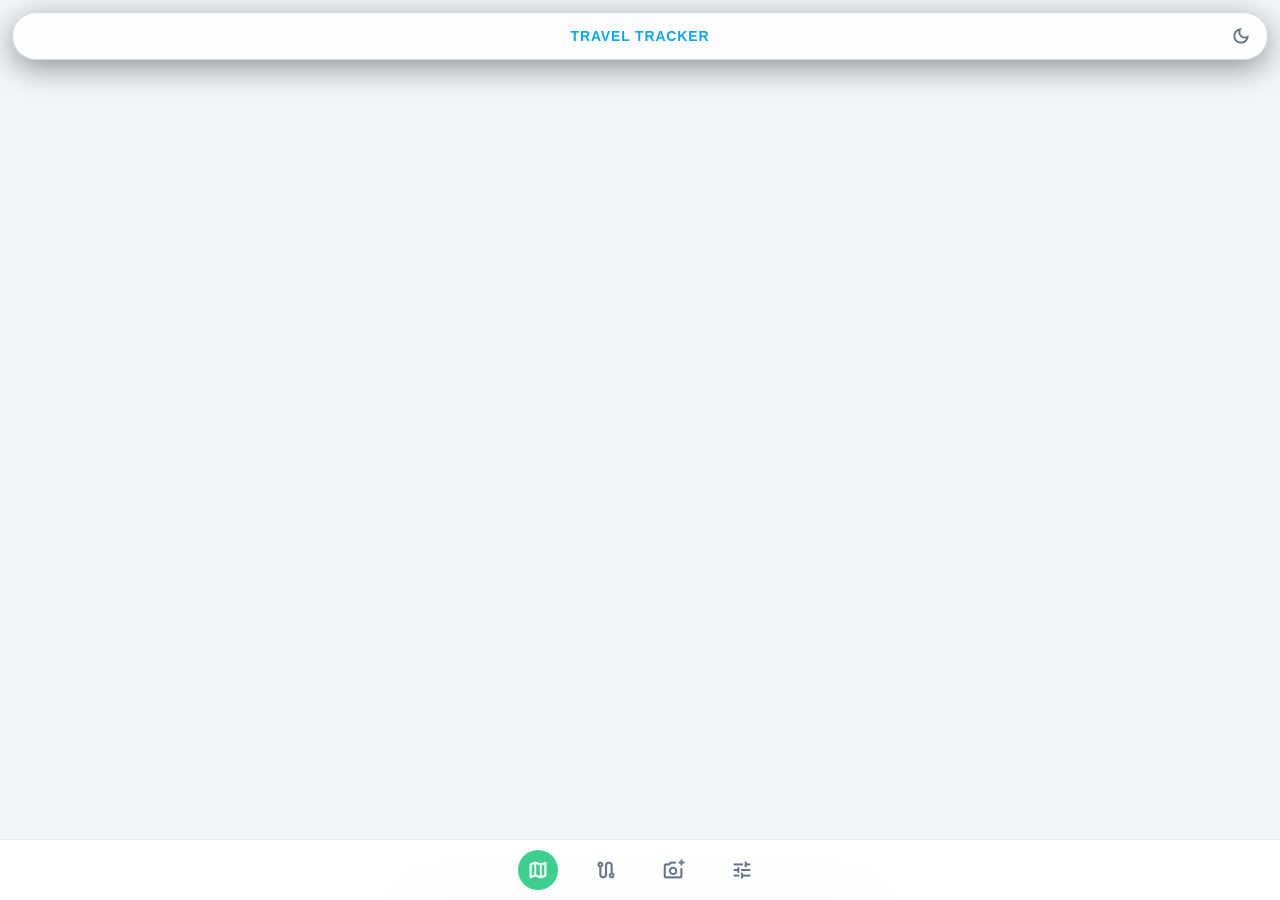
==== commit 55eb8c80: "화면개선" ====
--- a/focus.html
+++ b/focus.html
@@ -15,8 +15,8 @@
 <body>
 <div id="app">
   <div id="recordStatus" aria-live="polite"></div>
-  <div id="sidebar">
-    <h1><span class="material-symbols-outlined">location_on</span> 여행 트레커 <button id="sidebarClose" class="material-symbols-outlined">close</button></h1>
+  <div id="sheetPhotos" class="bottom-sheet">
+    <h1><span class="material-symbols-outlined">add_a_photo</span> 사진 추가 <button id="sheetPhotosClose" class="material-symbols-outlined">close</button></h1>
     <div class="hint">폴더를 선택하면 안의 모든 사진(하위 폴더 포함)을 읽어 GPS/촬영시각을 추출합니다. 사진은 서버로 전송되지 않고 브라우저 안에서만 처리됩니다.</div>
     <div class="ios-hint" id="iosHint">📱 iPhone은 "폴더 선택"이 지원되지 않습니다. 아래 <b>🖼️ 사진 여러 장 선택</b> 버튼으로 갤러리에서 사진을 여러 장 골라주세요.</div>
 
@@ -39,9 +39,12 @@
       <div class="stat"><div class="n" id="statPlaces">0</div><div class="l">장소(클러스터)</div></div>
       <div class="stat"><div class="n" id="statRange" style="font-size:12px;">-</div><div class="l">기간</div></div>
     </div>
+  </div>
 
+  <div id="sidebar" class="bottom-sheet">
+    <h1><span class="material-symbols-outlined">route</span> 여정 <button id="sidebarClose" class="material-symbols-outlined">close</button></h1>
     <div id="empty">
-      아직 불러온 사진이 없습니다.<br>위 폴더 선택 버튼으로 시작해 보세요.
+      아직 여정이 없습니다.<br>"사진" 탭에서 사진을 추가해 보세요.
     </div>
     <div id="tripTitleTab" class="trip-title-row" style="display:none;">
       <div style="flex:1;min-width:0;">
@@ -59,7 +62,8 @@
     <div id="backdrop"></div>
 
     <div id="appbar" class="glass-panel">
-      <h1 id="appbarTitle">여행 트레커</h1>
+      <span class="appbar-spacer" aria-hidden="true"></span>
+      <h1 id="appbarTitle">TRAVEL TRACKER</h1>
       <button id="btnThemeToggle" class="material-symbols-outlined" title="지도 밝기 전환">dark_mode</button>
     </div>
 
@@ -113,27 +117,9 @@
     </div>
 
 
-    <div id="timeline">
-      <button type="button" class="tl-handle" id="tlHandle" title="재생바 접기/펼치기" aria-label="재생바 접기/펼치기"></button>
-      <div class="tl-body">
-        <button id="btnPlay" title="탭: 재생/일시정지 · 길게 누르면 동영상으로 저장"><span class="material-symbols-outlined tl-play-icon"></span><span class="tl-btn-label">미리보기</span></button>
-        <div class="tl-mid">
-          <input type="range" id="tlRange" min="0" max="1000" value="0">
-          <div class="tl-labels">
-            <span id="tlNow">-</span>
-            <span id="tlPlace">-</span>
-            <span id="tlEnd">-</span>
-          </div>
-        </div>
-        <select id="tlSpeed">
-          <option value="0.5">0.5×</option>
-          <option value="1" selected>1×</option>
-          <option value="2">2×</option>
-          <option value="4">4×</option>
-        </select>
-        <button class="btn-icon material-symbols-outlined" id="btnReplay" title="처음으로">replay</button>
-      </div>
-    </div>
+    <button id="btnPlay" title="탭: 재생/일시정지 · 길게 누르면 동영상으로 저장">
+      <span class="material-symbols-outlined tl-play-icon"></span>
+    </button>
   </div>
 </div>
 
@@ -144,21 +130,9 @@
   <button type="button" class="mt-btn" id="tabSettings" data-tab="settings" title="설정" aria-label="설정"><span class="material-symbols-outlined">tune</span></button>
 </nav>
 
-<div id="settingsOverlay" aria-hidden="true">
-  <div class="settings-head glass-panel">
-    <h2><span class="material-symbols-outlined">tune</span> 설정</h2>
-    <button id="settingsClose" class="material-symbols-outlined" title="닫기">close</button>
-  </div>
+<div id="settingsOverlay" class="bottom-sheet" aria-hidden="true">
+  <h1><span class="material-symbols-outlined">tune</span> 설정 <button id="settingsClose" class="material-symbols-outlined">close</button></h1>
   <div class="settings-body">
-    <section class="settings-card">
-      <h3>여행 스케일</h3>
-      <div id="scalePicker" class="scale-picker">
-        <button class="scale-btn" data-scale="day"><span class="material-symbols-outlined">holiday_village</span><span>하루 나들이</span></button>
-        <button class="scale-btn" data-scale="city"><span class="material-symbols-outlined">location_city</span><span>도시간 이동</span></button>
-        <button class="scale-btn" data-scale="country"><span class="material-symbols-outlined">public</span><span>국가간 이동</span></button>
-      </div>
-    </section>
-
     <section class="settings-card">
       <h3>테마 색상</h3>
       <div class="ctrl-row"><span>전체 경로 색</span></div>
@@ -168,26 +142,14 @@
     </section>
 
     <section class="settings-card">
-      <h3>도착 연출</h3>
-      <div id="arrivalModePicker" class="mode-picker">
-        <button type="button" class="mode-btn active" data-mode="move">이동만
-          <span class="mode-sub">상단 진행 바만</span>
-        </button>
-        <button type="button" class="mode-btn" data-mode="popup">팝업
-          <span class="mode-sub">상단 바 + 사진 슬라이드</span>
-        </button>
-      </div>
-    </section>
-
-    <section class="settings-card">
       <h3>지도 모드</h3>
       <div class="mode-picker">
-        <a href="focus.html" class="mode-btn map-mode-link" data-target="focus">포커스 지도
+        <button type="button" class="mode-btn map-mode-btn" data-target="focus">포커스 지도
           <span class="mode-sub">카메라가 따라 이동</span>
-        </a>
-        <a href="overview.html" class="mode-btn map-mode-link" data-target="overview">전체지도
+        </button>
+        <button type="button" class="mode-btn map-mode-btn" data-target="overview">전체지도
           <span class="mode-sub">전체 고정, 위치만 이동</span>
-        </a>
+        </button>
       </div>
     </section>
   </div>
--- a/style.css
+++ b/style.css
@@ -17,21 +17,22 @@
     font-family:var(--font-body);}
   #app{display:flex;height:100vh;height:100dvh;width:100%;overflow:hidden;}
 
-  /* ---------- Sidebar (as a bottom sheet, opened via #mobileTabBar's "여정" tab —
-     universal at every viewport width, not just mobile) ---------- */
-  #sidebar{background:var(--panel);
+  /* ---------- Bottom sheets (#sidebar="여정", #sheetPhotos="사진") — opened via
+     #mobileTabBar tabs, universal at every viewport width, not just mobile. Both share
+     this class so they present identically. ---------- */
+  .bottom-sheet{background:var(--panel);
     display:flex;flex-direction:column;overflow-y:auto;overflow-x:hidden;-webkit-overflow-scrolling:touch;
     position:fixed;left:0;right:0;bottom:0;top:auto;z-index:15;
     width:auto;max-width:480px;margin:0 auto;max-height:75vh;border-radius:20px 20px 0 0;
     transform:translateY(100%);transition:transform .25s ease;box-shadow:0 -10px 40px rgba(0,0,0,.2);
     padding-bottom:calc(72px + env(safe-area-inset-bottom));}
-  #sidebar.open{transform:translateY(0);}
-  #sidebar h1{font-family:var(--font-display);font-size:20px;letter-spacing:.2px;margin:0;
+  .bottom-sheet.open{transform:translateY(0);}
+  .bottom-sheet h1{font-family:var(--font-display);font-size:20px;letter-spacing:.2px;margin:0;
     padding:18px 16px 6px;font-weight:600;text-wrap:balance;
     display:flex;align-items:center;gap:8px;}
-  #sidebar h1 > .material-symbols-outlined:first-child{color:var(--accent);font-size:20px;}
-  #sidebar h1 #sidebarClose{margin-left:auto;}
-  #sidebar .hint{padding:0 16px 12px;color:var(--sub);font-size:12px;line-height:1.6;}
+  .bottom-sheet h1 > .material-symbols-outlined:first-child{color:var(--accent);font-size:20px;}
+  .bottom-sheet h1 button{margin-left:auto;}
+  .bottom-sheet .hint{padding:0 16px 12px;color:var(--sub);font-size:12px;line-height:1.6;}
 
   .dropzone{margin:0 16px 12px;border:2px dashed var(--border);border-radius:10px;
     padding:18px 12px;text-align:center;font-size:13px;color:var(--sub);cursor:pointer;
@@ -76,14 +77,6 @@
     border-radius:50%;background:transparent;cursor:pointer;overflow:hidden;}
   .color-picker .color-custom::-webkit-color-swatch-wrapper{padding:0;}
   .color-picker .color-custom::-webkit-color-swatch{border:none;border-radius:50%;}
-
-  .scale-picker{display:grid;grid-template-columns:repeat(3,1fr);gap:6px;}
-  .scale-picker .scale-btn{display:flex;flex-direction:column;align-items:center;gap:4px;
-    padding:10px 4px;border-radius:10px;background:var(--panel2);border:1px solid var(--border);
-    color:var(--sub);font-size:11px;font-weight:600;}
-  .scale-picker .scale-btn .material-symbols-outlined{font-size:20px;color:var(--progress, var(--good));}
-  .scale-picker .scale-btn:hover{border-color:var(--accent);}
-  .scale-picker .scale-btn.active{border-color:var(--accent);background:rgba(77,159,255,.15);color:var(--text);}
 
   #progress{padding:0 16px 12px;font-size:12px;color:var(--sub);display:none;}
   #progress .bar{height:4px;background:var(--panel2);border-radius:2px;overflow:hidden;margin-top:6px;}
@@ -119,6 +112,28 @@
     background:color-mix(in srgb, var(--accent) 14%, transparent);color:var(--accent);font-size:16px;
     display:flex;align-items:center;justify-content:center;padding:0;}
   .place .list-locate:hover{background:var(--accent);color:#fff;}
+  .place .list-expand-icon{flex-shrink:0;font-size:18px;color:var(--sub);transition:transform .2s ease;}
+  .place.expanded{background:var(--panel2);border-radius:14px 14px 0 0;}
+  .place.expanded .list-expand-icon{transform:rotate(180deg);color:var(--accent);}
+
+  /* Inline accordion — tap a place row to expand this panel right below it, so titles
+     can be edited one after another without leaving the list (prev/next moves the
+     expanded row up/down). Separate from the floating #detailpanel opened by map pins. */
+  .place-accordion{background:var(--panel2);border-radius:0 0 14px 14px;padding:10px 12px 12px;
+    margin:-4px 0 8px;display:flex;flex-direction:column;gap:8px;}
+  .place-accordion .pa-title-input{width:100%;background:var(--panel);border:1px solid var(--border);
+    border-radius:10px;color:var(--text);font-size:13px;font-weight:600;padding:9px 12px;
+    font-family:var(--font-body);}
+  .place-accordion .pa-title-input:focus{outline:none;border-color:var(--accent);}
+  .place-accordion .pa-nav-row{display:flex;align-items:center;gap:6px;}
+  .place-accordion .pa-nav{width:32px;height:32px;border-radius:8px;background:var(--panel);
+    border:1px solid var(--border);color:var(--text);font-size:18px;
+    display:flex;align-items:center;justify-content:center;padding:0;}
+  .place-accordion .pa-nav:hover{border-color:var(--accent);}
+  .place-accordion .pa-nav:disabled{opacity:.35;pointer-events:none;}
+  .place-accordion .pa-del{margin-left:auto;width:32px;height:32px;border-radius:8px;background:none;
+    color:var(--sub);font-size:16px;display:flex;align-items:center;justify-content:center;padding:0;}
+  .place-accordion .pa-del:hover{color:var(--accent2);}
 
   #empty{padding:24px 16px;color:var(--sub);font-size:13px;line-height:1.6;text-align:center;}
 
@@ -126,41 +141,37 @@
   #mapwrap{flex:1;position:relative;}
   #map{position:absolute;inset:0;}
 
-  /* Top app bar: trip title (left) + map dark/light toggle (right). Settings now lives
-     solely in #mobileTabBar, so this bar carries nothing else. */
+  /* Top app bar: fixed logotype title (centered) + map dark/light toggle (right).
+     A spacer matching the toggle button's width balances the left side so the title
+     stays truly centered. Settings now lives solely in #mobileTabBar. */
   #appbar{position:absolute;top:calc(12px + env(safe-area-inset-top));
     left:calc(12px + env(safe-area-inset-left));right:calc(12px + env(safe-area-inset-right));
-    height:48px;border-radius:24px;z-index:20;display:flex;align-items:center;gap:4px;padding:0 8px 0 16px;}
+    height:48px;border-radius:24px;z-index:20;display:flex;align-items:center;gap:4px;padding:0 8px;}
   #appbar button{width:36px;height:36px;border-radius:50%;flex-shrink:0;padding:0;
     background:none;color:var(--sub);font-size:20px;display:flex;align-items:center;justify-content:center;}
   #appbar button:hover{background:var(--panel2);}
-  #appbarTitle{flex:1;min-width:0;margin:0;font-family:var(--font-display);
-    font-size:15px;font-weight:800;white-space:nowrap;overflow:hidden;text-overflow:ellipsis;
+  #appbar .appbar-spacer{width:36px;flex-shrink:0;}
+  #appbarTitle{flex:1;min-width:0;margin:0;text-align:center;font-family:var(--font-display);
+    font-size:14px;font-weight:800;letter-spacing:.06em;white-space:nowrap;overflow:hidden;text-overflow:ellipsis;
     color:var(--accent);}
 
   /* Prev/next location floating buttons — only meaningful once a place is selected */
-  #navPrev,#navNext{position:absolute;top:50%;transform:translateY(-50%);z-index:18;display:none;}
+  /* bottom-anchored (not top:50%) so #navNext never collides with the right-edge
+     #btnPlay circle, which sits vertically centered on the same right edge. */
+  #navPrev,#navNext{position:absolute;bottom:110px;z-index:18;display:none;}
   #navPrev{left:calc(12px + env(safe-area-inset-left));}
   #navNext{right:calc(12px + env(safe-area-inset-right));}
   #mapwrap:has(#detailpanel.show) #navPrev,
   #mapwrap:has(#detailpanel.show) #navNext{display:flex;}
 
-  /* Settings overlay */
-  #settingsOverlay{position:fixed;inset:0;z-index:60;background:rgba(6,10,20,.6);
-    display:none;flex-direction:column;backdrop-filter:blur(4px);}
-  #settingsOverlay.show{display:flex;}
-  #settingsOverlay .settings-head{flex-shrink:0;margin:calc(12px + env(safe-area-inset-top)) 16px 0;
-    border-radius:20px;padding:14px 18px;display:flex;align-items:center;justify-content:space-between;}
-  #settingsOverlay .settings-head h2{margin:0;font-family:var(--font-display);font-size:17px;
-    font-weight:700;display:flex;align-items:center;gap:8px;color:var(--text);}
-  #settingsOverlay .settings-head h2 .material-symbols-outlined{color:var(--accent);}
-  #settingsOverlay #settingsClose{background:none;color:var(--sub);font-size:20px;padding:4px;}
-  #settingsOverlay .settings-body{flex:1;overflow-y:auto;padding:16px;padding-bottom:calc(32px + env(safe-area-inset-bottom));
-    display:flex;flex-direction:column;gap:12px;max-width:520px;width:100%;margin:0 auto;}
-  .settings-card{background:var(--panel);border:1px solid var(--border);border-radius:18px;padding:16px;}
+  /* Settings sheet — shares .bottom-sheet with #sidebar/#sheetPhotos so all three
+     popups look and behave the same way (see openSettings/closeSettings in app.js,
+     which toggle the same .open class the other two sheets use). */
+  #settingsOverlay .settings-body{padding:0 16px 16px;display:flex;flex-direction:column;gap:12px;}
+  .settings-card{background:var(--panel2);border:1px solid var(--border);border-radius:14px;padding:14px;}
   .settings-card h3{margin:0 0 10px;font-family:var(--font-display);font-size:13px;font-weight:700;color:var(--text);}
   .settings-card .ctrl-row{border:none;}
-  .mode-picker .map-mode-link{text-decoration:none;display:block;}
+  .mode-picker .map-mode-btn{text-decoration:none;display:block;width:100%;}
 
   #detailpanel{position:absolute;top:calc(12px + env(safe-area-inset-top));
     right:calc(12px + env(safe-area-inset-right));width:300px;max-height:calc(100% - 100px);
@@ -235,8 +246,10 @@
 
   /* DAY timeline — one day per card, places as a dot-and-line progress track that fills
      left-to-right as playback advances. Swapped (with a fade-in) whenever the day changes. */
+  /* top offset clears #appbar (48px tall, starting at 12px + safe-top) so the DAY badge
+     never overlaps the title bar while playing. */
   .day-timeline{position:absolute;left:calc(12px + env(safe-area-inset-left));
-    right:calc(12px + env(safe-area-inset-right));top:calc(10px + env(safe-area-inset-top));
+    right:calc(12px + env(safe-area-inset-right));top:calc(72px + env(safe-area-inset-top));
     z-index:12;pointer-events:none;}
   .day-timeline[aria-hidden="true"]{display:none;}
 
@@ -308,11 +321,6 @@
   #spotCard .sc-photo.swap{opacity:0;}
   #spotCard .sc-slide-count{margin-top:6px;font-size:11px;color:#667085;text-align:right;
     font-variant-numeric:tabular-nums;}
-  #mapwrap:has(#timeline.is-compact) #spotCard{
-    bottom:calc(56px + env(safe-area-inset-bottom));}
-  #mapwrap:has(#timeline.is-compact) #endSummary{
-    padding-bottom:calc(64px + env(safe-area-inset-bottom));}
-
   #endSummary{position:absolute;inset:0;z-index:13;display:flex;align-items:flex-end;justify-content:center;
     padding:24px;padding-bottom:calc(110px + env(safe-area-inset-bottom));pointer-events:none;
     opacity:0;visibility:hidden;transition:opacity .45s ease, visibility .45s;
@@ -328,64 +336,23 @@
   #endSummary .es-l{font-size:10px;color:#667085;letter-spacing:.04em;margin-top:2px;}
   #endSummary .es-note{margin-top:10px;font-size:11px;color:#667085;text-align:center;line-height:1.4;}
 
-  /* timeline */
-  #timeline{position:absolute;left:calc(12px + env(safe-area-inset-left));
-    right:calc(12px + env(safe-area-inset-right));bottom:calc(12px + env(safe-area-inset-bottom));
-    background:color-mix(in srgb, var(--panel) 90%, transparent);
-    backdrop-filter:blur(14px);-webkit-backdrop-filter:blur(14px);border:1px solid var(--outline);border-radius:20px;
-    display:none;flex-direction:column;box-shadow:0 10px 28px rgba(0,0,0,.4);
-    max-height:200px;overflow:hidden;z-index:7;
-    transition:max-height .3s cubic-bezier(.4,0,.2,1);}
-  #timeline.show{display:flex;}
-  #timeline .tl-handle{width:100%;height:24px;margin:0;border-radius:0;background:transparent;
-    border:none;padding:0;flex-shrink:0;cursor:pointer;touch-action:none;
-    display:flex;align-items:center;justify-content:center;}
-  #timeline .tl-handle::before{content:"keyboard_arrow_down";font-family:'Material Symbols Outlined';
-    display:flex;align-items:center;justify-content:center;
-    width:36px;height:17px;border-radius:9px;background:var(--panel2);border:1px solid var(--border);
-    color:var(--text);font-size:15px;line-height:1;}
-  #timeline .tl-handle:hover::before{border-color:var(--accent);color:var(--accent);}
-  #timeline.collapsed .tl-handle::before{content:"keyboard_arrow_up";}
-  #timeline .tl-body{display:flex;align-items:center;gap:10px;padding:0 16px 10px 8px;
-    transition:padding .25s ease, gap .25s ease;}
-  #timeline button{width:34px;height:34px;border-radius:50%;background:var(--panel2);color:var(--text);
-    border:1px solid var(--border);overflow:hidden;white-space:nowrap;
-    font-size:14px;flex-shrink:0;display:flex;align-items:center;justify-content:center;padding:0;}
-  #timeline #btnPlay{width:auto;min-width:44px;height:44px;padding:0 16px;
-    border-radius:999px;font-size:13px;font-weight:700;gap:6px;
-    background:var(--accent);color:#fff;border:none;
-    box-shadow:0 4px 14px color-mix(in srgb, var(--accent) 45%, transparent);}
-  #btnPlay .tl-play-icon{font-size:18px;}
+  /* Play/record button — a single small floating circle on the right edge. Tap toggles
+     play/pause (icon swapped via .is-playing, see app.js setPlayingState); a long-press
+     confirms and starts recording (app.js). No scrubber/speed/replay bar anymore. */
+  #btnPlay{display:none;position:absolute;right:calc(16px + env(safe-area-inset-right));
+    top:50%;transform:translateY(-50%);z-index:18;
+    width:52px;height:52px;border-radius:50%;padding:0;border:none;
+    background:var(--accent);color:#fff;
+    box-shadow:0 6px 20px rgba(0,0,0,.25), 0 4px 14px color-mix(in srgb, var(--accent) 45%, transparent);
+    align-items:center;justify-content:center;}
+  #btnPlay.show{display:flex;}
+  #btnPlay:hover{filter:brightness(1.08);}
+  #btnPlay:disabled{opacity:.7;cursor:wait;}
+  #btnPlay .tl-play-icon{font-size:22px;}
   #btnPlay .tl-play-icon::before{content:"play_arrow";}
-  #timeline.is-compact #btnPlay .tl-play-icon::before{content:"pause";}
-  #timeline.is-compact #btnPlay .tl-play-icon{font-size:22px;}
-  #timeline.is-compact #btnPlay .tl-btn-label{display:none;}
-  #timeline #btnPlay:hover{filter:brightness(1.08);}
-  #timeline #btnReplay:hover{border-color:var(--accent);}
-  #timeline #btnPlay:disabled{opacity:.7;cursor:wait;}
-  #timeline .tl-mid{flex:1;display:flex;flex-direction:column;gap:2px;min-width:0;}
-  #timeline input[type=range]{width:100%;accent-color:var(--accent);}
-  #timeline .tl-labels{display:flex;justify-content:space-between;font-size:11px;color:var(--sub);
-    font-variant-numeric:tabular-nums;}
-  #timeline select{background:var(--panel2);color:var(--text);border:1px solid var(--border);
-    border-radius:999px;font-size:11px;font-weight:700;padding:6px 10px;flex-shrink:0;}
-  /* Playing: collapse the card down to a single floating circular play/pause button —
-     no bar chrome behind it, centered in the same bottom-anchored strip the card uses. */
-  #timeline.is-compact{background:transparent;border:none;box-shadow:none;
-    border-radius:999px;pointer-events:none;}
-  #timeline.is-compact .tl-handle{display:none;}
-  #timeline.is-compact .tl-body{padding:0;gap:0;justify-content:center;pointer-events:none;}
-  #timeline.is-compact #tlSpeed,
-  #timeline.is-compact #btnReplay,
-  #timeline.is-compact .tl-labels,
-  #timeline.is-compact .tl-mid{display:none;}
-  #timeline.is-compact #btnPlay{width:56px;height:56px;min-width:56px;padding:0;font-size:20px;
-    pointer-events:auto;
-    box-shadow:0 6px 20px rgba(0,0,0,.45), 0 4px 14px color-mix(in srgb, var(--accent) 45%, transparent);}
-  #timeline.collapsed{max-height:26px;}
+  #btnPlay.is-playing .tl-play-icon::before{content:"pause";}
 
   /* Recording: hide chrome inside mapwrap (DOM capture = WYSIWYG) */
-  #mapwrap.is-recording #timeline,
   #mapwrap.is-recording #detailpanel,
   #mapwrap.is-recording #backdrop,
   #mapwrap.is-recording #appbar,
@@ -440,7 +407,7 @@
   /* sit just above the playback bar instead of the default bottom corner */
   .maplibregl-ctrl-bottom-right{bottom:calc(94px + env(safe-area-inset-bottom)) !important;}
 
-  #sidebarClose{display:block;background:none;color:var(--sub);font-size:18px;padding:4px 8px;}
+  #sidebarClose,#sheetPhotosClose{display:block;background:none;color:var(--sub);font-size:18px;padding:4px 8px;}
   #backdrop{display:none;position:fixed;inset:0;background:rgba(15,23,42,.35);z-index:14;}
   #backdrop.show{display:block;}
   .ios-hint{display:none;margin:0 16px 12px;padding:8px 10px;background:rgba(255,193,7,.1);
@@ -463,24 +430,17 @@
   #mobileTabBar .mt-btn.active .material-symbols-outlined{background:var(--progress, var(--accent));color:#fff;}
   body:has(#sidebar.open) #mobileTabBar #tabJourney .material-symbols-outlined{
     background:var(--progress, var(--accent));color:#fff;}
-  body:has(#settingsOverlay.show) #mobileTabBar #tabSettings .material-symbols-outlined{
+  body:has(#sheetPhotos.open) #mobileTabBar #tabPhotos .material-symbols-outlined{
     background:var(--progress, var(--accent));color:#fff;}
-  body:not(:has(#sidebar.open)):not(:has(#settingsOverlay.show)) #mobileTabBar #tabMap .material-symbols-outlined{
+  body:has(#settingsOverlay.open) #mobileTabBar #tabSettings .material-symbols-outlined{
     background:var(--progress, var(--accent));color:#fff;}
-
-  /* clear #mobileTabBar sitting at the very bottom of the screen, at every width */
-  #timeline{bottom:calc(80px + env(safe-area-inset-bottom));}
+  body:not(:has(#sidebar.open)):not(:has(#sheetPhotos.open)):not(:has(#settingsOverlay.open))
+    #mobileTabBar #tabMap .material-symbols-outlined{background:var(--progress, var(--accent));color:#fff;}
 
   /* ---------- Narrow screens ---------- */
   @media (max-width: 820px){
     #detailpanel{left:calc(12px + env(safe-area-inset-left));right:calc(12px + env(safe-area-inset-right));
       width:auto;top:auto;bottom:calc(156px + env(safe-area-inset-bottom));max-height:34vh;}
-    /* Bug: this used to be set on #timeline (the outer column wrapper, which never has
-       more than 2 items) instead of .tl-body (the actual button+scrubber row) — so on
-       phones the row never wrapped, .tl-mid's flex-basis:100% below had nothing to wrap
-       into, and the whole row shrank/overflowed instead (buttons squeezed to near 0px). */
-    #timeline .tl-body{flex-wrap:wrap;padding:8px 10px;}
-    #timeline .tl-mid{order:3;flex-basis:100%;}
     #lightbox .lb-nav{width:38px;height:38px;font-size:18px;}
   }
 
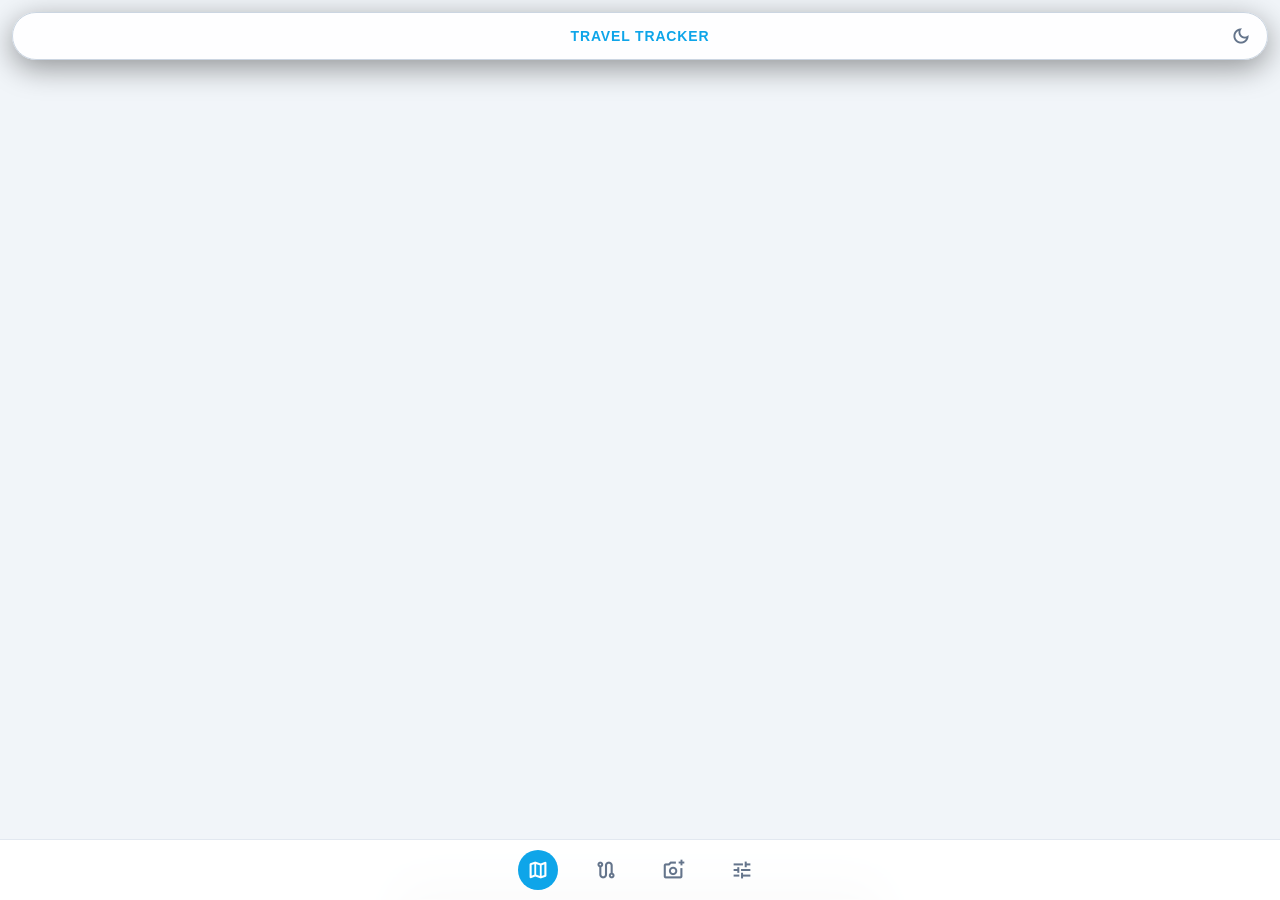
==== commit 3e2cfd3f: "화면개개개선" ====
--- a/focus.html
+++ b/focus.html
@@ -42,9 +42,9 @@
   </div>
 
   <div id="sidebar" class="bottom-sheet">
-    <h1><span class="material-symbols-outlined">route</span> 여정 <button id="sidebarClose" class="material-symbols-outlined">close</button></h1>
+    <h1><span class="material-symbols-outlined">route</span> 여행 <button id="sidebarClose" class="material-symbols-outlined">close</button></h1>
     <div id="empty">
-      아직 여정이 없습니다.<br>"사진" 탭에서 사진을 추가해 보세요.
+      아직 여행이 없습니다.<br>"사진" 탭에서 사진을 추가해 보세요.
     </div>
     <div id="tripTitleTab" class="trip-title-row" style="display:none;">
       <div style="flex:1;min-width:0;">
@@ -125,7 +125,7 @@
 
 <nav id="mobileTabBar">
   <button type="button" class="mt-btn" id="tabMap" data-tab="map" title="맵" aria-label="맵"><span class="material-symbols-outlined">map</span></button>
-  <button type="button" class="mt-btn" id="tabJourney" data-tab="journey" title="여정" aria-label="여정"><span class="material-symbols-outlined">route</span></button>
+  <button type="button" class="mt-btn" id="tabJourney" data-tab="journey" title="여행" aria-label="여행"><span class="material-symbols-outlined">route</span></button>
   <button type="button" class="mt-btn" id="tabPhotos" data-tab="photos" title="사진" aria-label="사진"><span class="material-symbols-outlined">add_a_photo</span></button>
   <button type="button" class="mt-btn" id="tabSettings" data-tab="settings" title="설정" aria-label="설정"><span class="material-symbols-outlined">tune</span></button>
 </nav>
@@ -135,10 +135,7 @@
   <div class="settings-body">
     <section class="settings-card">
       <h3>테마 색상</h3>
-      <div class="ctrl-row"><span>전체 경로 색</span></div>
-      <div id="pathColorPicker" class="color-picker" data-role="path"></div>
-      <div class="ctrl-row" style="margin-top:10px;"><span>지나간 경로·마커 색</span></div>
-      <div id="progressColorPicker" class="color-picker" data-role="progress"></div>
+      <div id="themePresetList" class="theme-preset-list"></div>
     </section>
 
     <section class="settings-card">
--- a/style.css
+++ b/style.css
@@ -17,7 +17,7 @@
     font-family:var(--font-body);}
   #app{display:flex;height:100vh;height:100dvh;width:100%;overflow:hidden;}
 
-  /* ---------- Bottom sheets (#sidebar="여정", #sheetPhotos="사진") — opened via
+  /* ---------- Bottom sheets (#sidebar="여행", #sheetPhotos="사진") — opened via
      #mobileTabBar tabs, universal at every viewport width, not just mobile. Both share
      this class so they present identically. ---------- */
   .bottom-sheet{background:var(--panel);
@@ -30,23 +30,24 @@
   .bottom-sheet h1{font-family:var(--font-display);font-size:20px;letter-spacing:.2px;margin:0;
     padding:18px 16px 6px;font-weight:600;text-wrap:balance;
     display:flex;align-items:center;gap:8px;}
-  .bottom-sheet h1 > .material-symbols-outlined:first-child{color:var(--accent);font-size:20px;}
+  .bottom-sheet h1 > .material-symbols-outlined:first-child{color:var(--progress, var(--accent));font-size:20px;}
   .bottom-sheet h1 button{margin-left:auto;}
   .bottom-sheet .hint{padding:0 16px 12px;color:var(--sub);font-size:12px;line-height:1.6;}
 
   .dropzone{margin:0 16px 12px;border:2px dashed var(--border);border-radius:10px;
     padding:18px 12px;text-align:center;font-size:13px;color:var(--sub);cursor:pointer;
     transition:.15s;}
-  .dropzone.drag{border-color:var(--accent);background:rgba(77,159,255,.08);color:var(--text);}
-  .dropzone b{color:var(--accent);}
+  .dropzone.drag{border-color:var(--progress, var(--accent));
+    background:color-mix(in srgb, var(--progress, var(--accent)) 8%, transparent);color:var(--text);}
+  .dropzone b{color:var(--progress, var(--accent));}
 
   .btnrow{display:flex;gap:8px;padding:0 16px 12px;}
   button{cursor:pointer;border:none;border-radius:8px;font-size:13px;font-weight:600;
     padding:9px 12px;transition:.15s;}
-  .btn-primary{background:var(--accent);color:#fff;flex:1;}
+  .btn-primary{background:var(--progress, var(--accent));color:#fff;flex:1;}
   .btn-primary:hover{filter:brightness(1.1);}
   .btn-ghost{background:var(--panel2);color:var(--text);border:1px solid var(--border);}
-  .btn-ghost:hover{border-color:var(--accent);}
+  .btn-ghost:hover{border-color:var(--progress, var(--accent));}
   .btn-icon{background:var(--panel2);color:var(--text);border:1px solid var(--border);
     padding:8px 10px;}
 
@@ -57,38 +58,41 @@
 
   .ctrl-row{display:flex;align-items:center;justify-content:space-between;font-size:12px;
     color:var(--sub);margin-bottom:6px;}
-  .ctrl-row input[type=range]{width:150px;accent-color:var(--accent);}
+  .ctrl-row input[type=range]{width:150px;accent-color:var(--progress, var(--accent));}
 
   .ctrl-row.arrival-mode-row{margin-top:10px;}
   .mode-picker{display:grid;grid-template-columns:1fr 1fr;gap:6px;margin-top:4px;}
   .mode-picker .mode-btn{padding:10px 8px;border-radius:10px;background:var(--panel2);
     border:1px solid var(--border);color:var(--sub);font-size:12px;font-weight:600;text-align:center;}
-  .mode-picker .mode-btn:hover{border-color:var(--accent);}
-  .mode-picker .mode-btn.active{border-color:var(--accent);background:rgba(77,159,255,.15);color:var(--text);}
+  .mode-picker .mode-btn:hover{border-color:var(--progress, var(--accent));}
+  .mode-picker .mode-btn.active{border-color:var(--progress, var(--accent));
+    background:color-mix(in srgb, var(--progress, var(--accent)) 15%, transparent);color:var(--text);}
   .mode-picker .mode-btn .mode-sub{display:block;font-size:10px;font-weight:500;color:var(--sub);
     margin-top:3px;line-height:1.3;}
 
-  .color-picker{display:flex;gap:6px;flex-wrap:wrap;align-items:center;margin-top:4px;}
-  .color-picker .color-btn{width:28px;height:28px;border-radius:50%;border:2px solid transparent;
-    padding:0;cursor:pointer;box-shadow:inset 0 0 0 1px rgba(255,255,255,.2);}
-  .color-picker .color-btn:hover{filter:brightness(1.08);}
-  .color-picker .color-btn.active{border-color:#fff;box-shadow:0 0 0 2px var(--text);}
-  .color-picker .color-custom{width:28px;height:28px;padding:0;border:1px solid var(--border);
-    border-radius:50%;background:transparent;cursor:pointer;overflow:hidden;}
-  .color-picker .color-custom::-webkit-color-swatch-wrapper{padding:0;}
-  .color-picker .color-custom::-webkit-color-swatch{border:none;border-radius:50%;}
+  /* Curated theme presets — a short named list instead of a free color picker,
+     so users pick a matched (path, progress) pair rather than mixing any two colors. */
+  .theme-preset-list{display:flex;flex-direction:column;gap:2px;margin-top:4px;}
+  .theme-preset-row{display:flex;align-items:center;gap:10px;padding:9px 10px;border-radius:12px;
+    border:none;background:transparent;color:var(--text);font-size:13px;font-weight:600;
+    text-align:left;width:100%;cursor:pointer;}
+  .theme-preset-row:hover{background:var(--panel2);}
+  .theme-preset-row.active{background:var(--outline);}
+  .theme-preset-swatch{width:22px;height:22px;border-radius:50%;flex-shrink:0;
+    background:conic-gradient(from 180deg, var(--sw-path) 0deg 180deg, var(--sw-progress) 180deg 360deg);
+    box-shadow:inset 0 0 0 1px rgba(0,0,0,.08);}
 
   #progress{padding:0 16px 12px;font-size:12px;color:var(--sub);display:none;}
   #progress .bar{height:4px;background:var(--panel2);border-radius:2px;overflow:hidden;margin-top:6px;}
-  #progress .bar i{display:block;height:100%;width:0%;background:var(--accent);transition:.15s;}
+  #progress .bar i{display:block;height:100%;width:0%;background:var(--progress, var(--accent));transition:.15s;}
 
   /* Day1/Day2/… pill tabs — picking one filters #placelist to that day (renderDayTabs) */
   .day-tabs{display:flex;gap:6px;align-items:center;padding:4px 16px 12px;overflow-x:auto;scrollbar-width:none;}
   .day-tabs::-webkit-scrollbar{display:none;}
   .day-tab{flex-shrink:0;padding:7px 16px;border-radius:999px;background:var(--panel2);
     border:1px solid var(--border);color:var(--sub);font-size:12px;font-weight:700;}
-  .day-tab:hover{border-color:var(--accent);}
-  .day-tab.active{background:var(--accent);border-color:transparent;color:#fff;}
+  .day-tab:hover{border-color:var(--progress, var(--accent));}
+  .day-tab.active{background:var(--progress, var(--accent));border-color:transparent;color:#fff;}
   .day-tab-del{margin-left:auto;flex-shrink:0;width:28px;height:28px;border-radius:8px;
     background:none;color:var(--sub);font-size:16px;display:flex;align-items:center;justify-content:center;
     padding:0;opacity:.6;}
@@ -98,42 +102,22 @@
   .place{display:flex;gap:10px;align-items:center;padding:8px;border-radius:14px;cursor:pointer;
     border:1px solid transparent;margin-bottom:4px;}
   .place:hover{background:var(--panel2);}
-  .place.active{background:color-mix(in srgb, var(--accent) 10%, transparent);border-color:var(--accent);}
+  .place.active{background:color-mix(in srgb, var(--progress, var(--accent)) 10%, transparent);
+    border-color:var(--progress, var(--accent));}
   .place .time{width:44px;flex-shrink:0;font-size:11px;font-weight:700;color:var(--sub);
     text-align:center;font-variant-numeric:tabular-nums;}
   .place .thumb{width:48px;height:48px;border-radius:10px;background-size:cover;background-position:center;
     background-color:var(--panel2);flex-shrink:0;position:relative;}
-  .place .thumb .badge{position:absolute;bottom:-4px;right:-4px;background:var(--accent);color:#fff;
+  .place .thumb .badge{position:absolute;bottom:-4px;right:-4px;background:var(--progress, var(--accent));color:#fff;
     font-size:10px;font-weight:700;border-radius:9px;padding:1px 5px;}
   .place .meta{min-width:0;flex:1;}
   .place .name{font-size:13px;font-weight:600;white-space:nowrap;overflow:hidden;text-overflow:ellipsis;}
   .place .sub{font-size:11px;color:var(--sub);}
   .place .list-locate{flex-shrink:0;width:32px;height:32px;border-radius:50%;
-    background:color-mix(in srgb, var(--accent) 14%, transparent);color:var(--accent);font-size:16px;
+    background:color-mix(in srgb, var(--progress, var(--accent)) 14%, transparent);
+    color:var(--progress, var(--accent));font-size:16px;
     display:flex;align-items:center;justify-content:center;padding:0;}
-  .place .list-locate:hover{background:var(--accent);color:#fff;}
-  .place .list-expand-icon{flex-shrink:0;font-size:18px;color:var(--sub);transition:transform .2s ease;}
-  .place.expanded{background:var(--panel2);border-radius:14px 14px 0 0;}
-  .place.expanded .list-expand-icon{transform:rotate(180deg);color:var(--accent);}
-
-  /* Inline accordion — tap a place row to expand this panel right below it, so titles
-     can be edited one after another without leaving the list (prev/next moves the
-     expanded row up/down). Separate from the floating #detailpanel opened by map pins. */
-  .place-accordion{background:var(--panel2);border-radius:0 0 14px 14px;padding:10px 12px 12px;
-    margin:-4px 0 8px;display:flex;flex-direction:column;gap:8px;}
-  .place-accordion .pa-title-input{width:100%;background:var(--panel);border:1px solid var(--border);
-    border-radius:10px;color:var(--text);font-size:13px;font-weight:600;padding:9px 12px;
-    font-family:var(--font-body);}
-  .place-accordion .pa-title-input:focus{outline:none;border-color:var(--accent);}
-  .place-accordion .pa-nav-row{display:flex;align-items:center;gap:6px;}
-  .place-accordion .pa-nav{width:32px;height:32px;border-radius:8px;background:var(--panel);
-    border:1px solid var(--border);color:var(--text);font-size:18px;
-    display:flex;align-items:center;justify-content:center;padding:0;}
-  .place-accordion .pa-nav:hover{border-color:var(--accent);}
-  .place-accordion .pa-nav:disabled{opacity:.35;pointer-events:none;}
-  .place-accordion .pa-del{margin-left:auto;width:32px;height:32px;border-radius:8px;background:none;
-    color:var(--sub);font-size:16px;display:flex;align-items:center;justify-content:center;padding:0;}
-  .place-accordion .pa-del:hover{color:var(--accent2);}
+  .place .list-locate:hover{background:var(--progress, var(--accent));color:#fff;}
 
   #empty{padding:24px 16px;color:var(--sub);font-size:13px;line-height:1.6;text-align:center;}
 
@@ -153,7 +137,7 @@
   #appbar .appbar-spacer{width:36px;flex-shrink:0;}
   #appbarTitle{flex:1;min-width:0;margin:0;text-align:center;font-family:var(--font-display);
     font-size:14px;font-weight:800;letter-spacing:.06em;white-space:nowrap;overflow:hidden;text-overflow:ellipsis;
-    color:var(--accent);}
+    color:var(--progress, var(--accent));}
 
   /* Prev/next location floating buttons — only meaningful once a place is selected */
   /* bottom-anchored (not top:50%) so #navNext never collides with the right-edge
@@ -186,7 +170,7 @@
   #detailpanel .dp-day-badge{font-size:9px;padding:3px 9px;order:-1;flex-basis:100%;width:fit-content;}
   #detailpanel .dp-title{font-family:var(--font-display);font-size:16px;font-weight:600;}
   #detailpanel .dp-title-input{font-family:var(--font-display);font-size:16px;font-weight:600;
-    background:var(--panel2);border:1px solid var(--accent);border-radius:6px;color:var(--text);
+    background:var(--panel2);border:1px solid var(--progress, var(--accent));border-radius:6px;color:var(--text);
     padding:2px 6px;width:170px;}
   #detailpanel .dp-edit,#detailpanel .dp-del{background:none;border:none;color:var(--sub);font-size:15px;padding:2px 4px;
     opacity:.7;}
@@ -219,8 +203,8 @@
     box-shadow:0 2px 8px rgba(0,0,0,.5);position:relative;transition:transform .15s, border-color .2s;}
   .photo-marker:hover .pin{transform:scale(1.1);}
   .photo-marker.visited .pin{border-color:var(--progress, var(--good));}
-  .photo-marker.active .pin{border-width:4px;border-color:var(--accent);
-    box-shadow:0 0 0 4px color-mix(in srgb, var(--accent) 35%, transparent), 0 4px 14px rgba(0,0,0,.35);}
+  .photo-marker.active .pin{border-width:4px;border-color:var(--progress, var(--accent));
+    box-shadow:0 0 0 4px color-mix(in srgb, var(--progress, var(--accent)) 35%, transparent), 0 4px 14px rgba(0,0,0,.35);}
   .photo-marker .count{position:absolute;bottom:-6px;right:-6px;background:var(--path, var(--sub));color:#fff;
     font-size:10px;font-weight:700;border-radius:9px;min-width:18px;text-align:center;padding:1px 4px;
     border:2px solid var(--panel);}
@@ -336,14 +320,15 @@
   #endSummary .es-l{font-size:10px;color:#667085;letter-spacing:.04em;margin-top:2px;}
   #endSummary .es-note{margin-top:10px;font-size:11px;color:#667085;text-align:center;line-height:1.4;}
 
-  /* Play/record button — a single small floating circle on the right edge. Tap toggles
-     play/pause (icon swapped via .is-playing, see app.js setPlayingState); a long-press
-     confirms and starts recording (app.js). No scrubber/speed/replay bar anymore. */
+  /* Play/record button — a single small floating circle, bottom-right just above
+     #mobileTabBar (60px tall + safe-area). Tap toggles play/pause (icon swapped via
+     .is-playing, see app.js setPlayingState); a long-press confirms and starts recording
+     (app.js). No scrubber/speed/replay bar anymore. */
   #btnPlay{display:none;position:absolute;right:calc(16px + env(safe-area-inset-right));
-    top:50%;transform:translateY(-50%);z-index:18;
+    bottom:calc(76px + env(safe-area-inset-bottom));z-index:18;
     width:52px;height:52px;border-radius:50%;padding:0;border:none;
-    background:var(--accent);color:#fff;
-    box-shadow:0 6px 20px rgba(0,0,0,.25), 0 4px 14px color-mix(in srgb, var(--accent) 45%, transparent);
+    background:var(--progress, var(--accent));color:#fff;
+    box-shadow:0 6px 20px rgba(0,0,0,.25), 0 4px 14px color-mix(in srgb, var(--progress, var(--accent)) 45%, transparent);
     align-items:center;justify-content:center;}
   #btnPlay.show{display:flex;}
   #btnPlay:hover{filter:brightness(1.08);}
@@ -413,7 +398,7 @@
   .ios-hint{display:none;margin:0 16px 12px;padding:8px 10px;background:rgba(255,193,7,.1);
     border:1px solid rgba(255,193,7,.35);border-radius:8px;font-size:11px;color:#ffd066;line-height:1.5;}
 
-  /* Bottom tab bar (맵/여정/사진/설정) — universal at every viewport width, replacing
+  /* Bottom tab bar (맵/여행/사진/설정) — universal at every viewport width, replacing
      the old desktop-sidebar / mobile-only-tabbar split. This is the only way to reach
      settings now that #appbar no longer carries a gear icon. */
   #mobileTabBar{display:flex;position:fixed;left:0;right:0;bottom:0;z-index:70;
